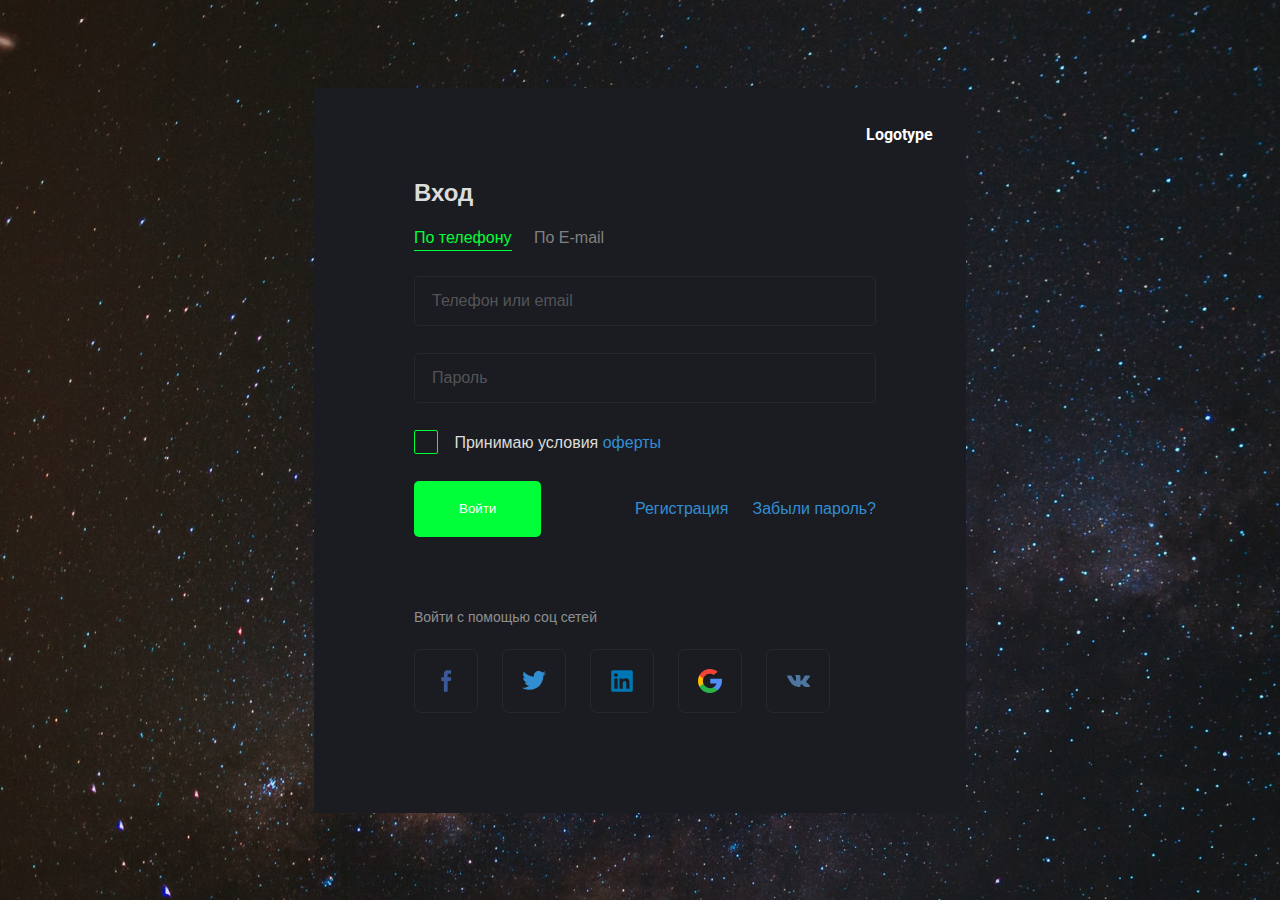
==== index.html @ 4587c924 "laid out and styled the auth page" ====
<!DOCTYPE html>
<html lang="ru">

<head>
    <meta charset="UTF-8">
    <meta http-equiv="X-UA-Compatible" content="IE=edge">
    <meta name="viewport" content="width=device-width, initial-scale=1.0">
    <title>mining</title>
    <link rel="stylesheet" href="./css/fonts.css">
    <link rel="preconnect" href="https://fonts.googleapis.com">
    <link rel="preconnect" href="https://fonts.gstatic.com" crossorigin>
    <link href="https://fonts.googleapis.com/css2?family=Roboto:wght@700&display=swap" rel="stylesheet">
    <link rel="stylesheet" href="./css/reset.css">
    <link rel="stylesheet" href="./css/jquery.formstyler.css">
    <link rel="stylesheet" href="./css/jquery.formstyler.theme.css">
    <link rel="stylesheet" href="./css/style.css">
</head>

<body>
    <main class="main" style="background-image: url(./images/main-bg.jpg);">
        <form class="login-form" action="#">
            <a class="login-form__logo" href="#">Logotype</a>
            <div class="login-form__wrapper">
                <h1 class="login-form__title">Вход</h1>
                <div class="login-form__options">
                    <label for="login-form__checkbox-phone">
                        <input id="login-form__checkbox-phone" type="radio" class="filter-style login-form__option"
                            name="login-form__radio" checked>
                        <span class="login-form__option-text">По телефону</span>
                    </label>
                    <label for="login-form__checkbox-email">
                        <input id="login-form__checkbox-email" type="radio" class="filter-style login-form__option"
                            name="login-form__radio">
                        <span class="login-form__option-text">По E-mail</span>
                    </label>
                </div>
                <input class="login-form__input-text" type="text" placeholder="Телефон или email">
                <input class="login-form__input-password" type="password" placeholder="Пароль">
                <label for="login-form__accept" class="login-form__checkbox">
                    <input class="filter-style login-form__checkbox-input" id="login-form__accept" type="checkbox">
                    <span class="login-form__checkbox-text">Принимаю условия
                        <a href="#" class="login-form__checkbox-link">оферты</a>
                    </span>
                </label>

                <div class="login-form__box">
                    <button class="login-form__submit" type="submit">Войти</button>
                    <a href="#" class="login-form__registration">Регистрация</a>
                    <a href="#" class="login-form__forgot-password">Забыли пароль?</a>
                </div>
                <div class="login-form__social">
                    <div class="login-form__social-text">Войти с помощью соц сетей</div>
                    <ul class="login-form__social-links">
                        <li class="login-form__social-item">
                            <a class="login-form__social-link" href="#">
                                <svg width="11" height="22" viewBox="0 0 11 22" fill="none" xmlns="http://www.w3.org/2000/svg">
                                    <path fill-rule="evenodd" clip-rule="evenodd"
                                        d="M6.67995 7.22019V4.95222C6.67995 4.08822 7.21994 3.87222 7.65194 3.87222H10.136V0.200195H6.67995C2.89995 0.200195 2.89995 3.00821 2.89995 4.73621V7.22019H0.199951V11.0002H2.89995V21.8002H6.67995V11.0002H9.81194L10.2439 7.22019H6.67995Z"
                                        fill="#3B5998" />
                                </svg>

                            </a>
                        </li>
                        <li class="login-form__social-item">
                            <a class="login-form__social-link" href="#">
                                <svg width="24" height="19" viewBox="0 0 24 19" fill="none" xmlns="http://www.w3.org/2000/svg">
                                    <path fill-rule="evenodd" clip-rule="evenodd"
                                        d="M24 2.24633C23.1724 2.60101 22.2266 2.83744 21.1626 2.95567C22.1084 2.36453 22.936 1.4187 23.2906 0.354665C22.3448 0.945798 21.2808 1.30048 20.2168 1.53693C19.3892 0.591119 18.0887 0 16.67 0C13.9507 0 11.8227 2.12808 11.8227 4.72906C11.8227 5.08374 11.8227 5.43845 11.9409 5.79313C7.92118 5.55668 4.37439 3.66504 1.89163 0.827601C1.41872 1.53696 1.18227 2.36455 1.18227 3.19213C1.18227 4.84731 2.00985 6.26598 3.31034 7.21179C2.48276 7.21179 1.7734 6.97534 1.06404 6.62066C1.06404 6.62066 1.06404 6.6207 1.06404 6.73893C1.06404 9.10346 2.71921 10.9951 4.96552 11.468C4.61084 11.5862 4.13793 11.5862 3.66503 11.5862C3.31035 11.5862 3.07389 11.5862 2.71921 11.468C3.31034 13.3596 5.08375 14.7783 7.21182 14.7783C5.55665 16.0788 3.42858 16.7882 1.18227 16.7882C0.82759 16.7882 0.354683 16.7882 3.60799e-06 16.6699C2.12808 18.0886 4.72906 18.7981 7.44827 18.7981C16.3153 18.7981 21.2808 11.468 21.2808 5.202C21.2808 4.96555 21.2808 4.72909 21.2808 4.61087C22.5813 4.01973 23.4089 3.19215 24 2.24633Z"
                                        fill="#328ED3" />
                                </svg>
                            </a>
                        </li>
                        <li class="login-form__social-item">
                            <a class="login-form__social-link" href="#">
                                <svg width="22" height="22" viewBox="0 0 22 22" fill="none" xmlns="http://www.w3.org/2000/svg">
                                    <path
                                        d="M20.1799 0.200222H1.81995C0.955953 0.200222 0.199953 0.851438 0.199953 1.71978V20.2806C0.199953 21.149 0.955953 21.8002 1.81995 21.8002H20.1799C21.0439 21.8002 21.7999 21.149 21.7999 20.2806V1.71978C21.7999 0.959981 21.0439 0.200222 20.1799 0.200222ZM6.57195 18.761H3.33195V8.44944H6.57195V18.761ZM4.95195 6.92982C3.87195 6.92982 3.11595 6.06153 3.11595 5.08464C3.11595 4.10776 3.97995 3.2394 4.95195 3.2394C5.92395 3.2394 6.78795 4.10776 6.78795 5.08464C6.89595 6.17007 6.03195 6.92982 4.95195 6.92982ZM18.5599 18.761H15.3199V13.7681C15.3199 12.5741 15.3199 11.0545 13.6999 11.0545C12.0799 11.0545 11.756 12.357 11.756 13.7681V18.8695H8.51596V8.55796H11.5399V9.96907C11.9719 9.10072 13.0519 8.34092 14.5639 8.34092C17.8039 8.34092 18.452 10.5118 18.452 13.2253V18.761H18.5599Z"
                                        fill="#0077B5" />
                                </svg>
                            </a>
                        </li>
                        <li class="login-form__social-item">
                            <a class="login-form__social-link" href="#">
                                <svg width="24" height="24" viewBox="0 0 24 24" fill="none" xmlns="http://www.w3.org/2000/svg">
                                    <g clip-path="url(#clip0_306_4375)">
                                        <path
                                            d="M5.31891 14.5036L4.4835 17.6223L1.43011 17.6869C0.517594 15.9944 0 14.0579 0 12.0001C0 10.0102 0.483938 8.13374 1.34175 6.48145H1.34241L4.06078 6.97982L5.25159 9.68188C5.00236 10.4085 4.86652 11.1885 4.86652 12.0001C4.86661 12.881 5.02617 13.725 5.31891 14.5036Z"
                                            fill="#FBBB00" />
                                        <path
                                            d="M23.7904 9.75781C23.9282 10.4837 24 11.2334 24 11.9996C24 12.8587 23.9097 13.6967 23.7376 14.5051C23.1535 17.2558 21.6271 19.6578 19.5126 21.3576L19.512 21.3569L16.088 21.1822L15.6034 18.1572C17.0065 17.3343 18.103 16.0466 18.6806 14.5051H12.2639V9.75781H18.7742H23.7904Z"
                                            fill="#518EF8" />
                                        <path
                                            d="M19.5118 21.3577L19.5125 21.3584C17.456 23.0113 14.8437 24.0004 11.9999 24.0004C7.43005 24.0004 3.45688 21.4461 1.43005 17.6872L5.31885 14.5039C6.33224 17.2085 8.94126 19.1338 11.9999 19.1338C13.3146 19.1338 14.5463 18.7784 15.6032 18.158L19.5118 21.3577Z"
                                            fill="#28B446" />
                                        <path
                                            d="M19.6595 2.76262L15.7721 5.94525C14.6782 5.26153 13.3852 4.86656 12 4.86656C8.87206 4.86656 6.21425 6.88017 5.25163 9.68175L1.34239 6.48131H1.34174C3.33889 2.63077 7.36217 0 12 0C14.9116 0 17.5813 1.03716 19.6595 2.76262Z"
                                            fill="#F14336" />
                                    </g>
                                    <defs>
                                        <clipPath id="clip0_306_4375">
                                            <rect width="24" height="24" fill="white" />
                                        </clipPath>
                                    </defs>
                                </svg>
                            </a>
                        </li>
                        <li class="login-form__social-item">
                            <a class="login-form__social-link" href="#">
                                <svg width="23" height="12" viewBox="0 0 23 12" fill="none" xmlns="http://www.w3.org/2000/svg">
                                    <path fill-rule="evenodd" clip-rule="evenodd"
                                        d="M11.253 11.9498H12.6278C12.6278 11.9498 13.0431 11.9081 13.2551 11.699C13.4502 11.5071 13.444 11.1468 13.444 11.1468C13.444 11.1468 13.4171 9.45966 14.2733 9.21123C15.1173 8.9665 16.2011 10.8418 17.3498 11.5628C18.2185 12.1085 18.8785 11.9889 18.8785 11.9889L21.9501 11.9498C21.9501 11.9498 23.5568 11.8592 22.795 10.7039C22.7325 10.6093 22.3513 9.84917 20.5113 8.28715C18.5853 6.65231 18.8433 6.91674 21.1632 4.08883C22.5761 2.3666 23.1409 1.31517 22.9645 0.864837C22.7962 0.435923 21.7571 0.549291 21.7571 0.549291L18.2987 0.568995C18.2987 0.568995 18.0424 0.537012 17.8522 0.640956C17.6664 0.742902 17.5468 0.98049 17.5468 0.98049C17.5468 0.98049 16.9995 2.3132 16.2695 3.4466C14.7295 5.83817 14.1137 5.96439 13.8621 5.8159C13.2766 5.4698 13.4228 4.4255 13.4228 3.68361C13.4228 1.366 13.8071 0.399658 12.6743 0.149506C12.2984 0.0664077 12.0217 0.0115799 11.0603 0.00272747C9.82637 -0.00898055 8.78192 0.00615383 8.19054 0.271155C7.79711 0.447346 7.49361 0.839993 7.67846 0.862552C7.90702 0.890537 8.42472 0.990198 8.69918 1.33202C9.05357 1.77292 9.04108 2.76325 9.04108 2.76325C9.04108 2.76325 9.24466 5.4915 8.56554 5.83046C8.09936 6.06291 7.45989 5.58831 6.08697 3.41861C5.38349 2.30721 4.85237 1.07872 4.85237 1.07872C4.85237 1.07872 4.74996 0.849131 4.56729 0.726339C4.3456 0.577562 4.03586 0.530159 4.03586 0.530159L0.749524 0.549862C0.749524 0.549862 0.256184 0.562428 0.0750839 0.758608C-0.0860324 0.933086 0.0622819 1.29404 0.0622819 1.29404C0.0622819 1.29404 2.63515 6.79909 5.54835 9.57332C8.21957 12.1168 11.253 11.9498 11.253 11.9498Z"
                                        fill="#4D76A1" />
                                </svg>
                            </a>
                        </li>
                    </ul>
                </div>
            </div>
        </form>
    </main>






    <script src="https://ajax.googleapis.com/ajax/libs/jquery/3.4.1/jquery.min.js"></script>
    <script src="./js/jquery.formstyler.min.js"></script>
    <script src="./js/main.js"></script>
</body>

</html>
---- css/fonts.css ----
@font-face {
  font-family: "MontserratMedium", sans-serif;
  src: url("../fonts/MontserratMedium.woff2") format("woff2"),
    url("../fonts/MontserratMedium.woff") format("woff");
  font-weight: 500;
  font-style: normal;
  font-display: swap;
}
@font-face {
  font-family: "Oxanium-Regular", sans-serif;
  src: url("../fonts/Oxanium-Regular.woff2") format("woff2"),
    url("../fonts/Oxanium-Regular.woff") format("woff");
  font-weight: 400;
  font-style: normal;
  font-display: swap;
}
@font-face {
  font-family: "Oxanium-Medium", sans-serif;
  src: url("../fonts/Oxanium-Medium.woff2") format("woff2"),
    url("../fonts/Oxanium-Medium.woff") format("woff");
  font-weight: 500;
  font-style: normal;
  font-display: swap;
}
@font-face {
  font-family: "Oxanium-Bold", sans-serif;
  src: url("../fonts/Oxanium-Bold.woff2") format("woff2"),
    url("../fonts/Oxanium-Bold.woff") format("woff");
  font-weight: 700;
  font-style: normal;
  font-display: swap;
}
@font-face {
  font-family: "Rubik-Regular", sans-serif;
  src: url("../fonts/Rubik-Regular.woff2") format("woff2"),
    url("../fonts/Rubik-Regular.woff") format("woff");
  font-weight: 400;
  font-style: normal;
  font-display: swap;
}
---- css/style.css ----
html {
  box-sizing: border-box;
}
*,
*::after,
*::before {
  box-sizing: inherit;
}
a {
  text-decoration: none;
  color: inherit;
  display: inline-block;
}
ul,
li {
  margin: 0;
  padding: 0;
  list-style: none;
}
h1,
h2,
h3,
h4,
h5,
h6 {
  margin: 0;
}
p {
  margin: 0;
}
body {
  font-family: "Oxanium-Regular", sans-serif;
  color: #2f3035;
  font-size: 16px;
  line-height: 22px;
  font-weight: 400;
}
.container {
}

:root {
  --prime-color: #dcdcdc;
  --prime-color-opacity: rgba(220, 220, 220, 0.3);
  --background-color: #1b1c21;
  --accent-color: #00ff38;
  --second-accent-color: #328ed3;
}

.main {
  height: 100vh;
  display: grid;
  place-items: center;
}

.login-form {
  max-width: 652px;
  background-color: var(--background-color);
  display: flex;
  flex-direction: column;
}
.login-form__logo {
  font-family: "Roboto", sans-serif;
  font-weight: 700;
  font-size: 16px;
  line-height: 19px;
  color: #fff;
  margin: 0 33px 37px auto;
  padding-top: 37px;
}
.login-form__wrapper {
  padding: 0 90px 100px 100px;
}
.login-form__title {
  font-family: "Oxanium-Bold", sans-serif;
  font-weight: 700;
  font-size: 24px;
  line-height: 24px;
  margin-bottom: 23px;
  color: var(--prime-color);
}
.login-form__options {
  color: #808080;
  line-height: 20px;
  margin-bottom: 28px;
}
.login-form__option {
  display: none;
}
.login-form__option.checked + .login-form__option-text {
  color: var(--accent-color);
  border-bottom: 1px solid var(--accent-color);
}
.login-form__option-text {
  padding-bottom: 4px;
  margin-right: 18px;
  cursor: pointer;
}
.login-form__input-text,
.login-form__input-password {
  font-family: "Oxanium-Regular", sans-serif;
  font-weight: 400;
  font-size: 16px;
  line-height: 20px;
  width: 100%;
  padding: 14px 17px;
  color: #fff;
  background-color: transparent;
  border: 1px solid #27282e;
  border-radius: 5px;
  margin-bottom: 27px;
}
.login-form__input-text::placeholder,
.login-form__input-password::placeholder {
  font-family: "Oxanium-Regular", sans-serif;
  font-weight: 400;
  font-size: 16px;
  line-height: 20px;
  color: var(--prime-color-opacity);
}
.jq-checkbox.login-form__checkbox-input {
  width: 24px;
  height: 24px;
  background: transparent;
  box-shadow: none;
  border-color: var(--accent-color);
  border-radius: 2px;
  margin-right: 0;
  vertical-align: 0%;
  vertical-align: -6px;
}
.login-form .jq-checkbox.checked .jq-checkbox__div {
  margin: 5px 0 0 4px;
  border: none;
  background-image: url(../images/checked-icon.svg);
  background-repeat: no-repeat;
  background-size: cover;
  background-position: center;
  width: 14px;
  height: 10px;
  transform: rotate(0);
}

.login-form__checkbox {
}
.login-form__checkbox-input {
}
.login-form__checkbox-text {
  line-height: 20px;
  color: var(--prime-color);
  margin-left: 12px;
}
.login-form__checkbox-link {
  color: var(--second-accent-color);
}
.login-form__box {
  margin-top: 27px;
  display: flex;
  align-items: center;
  margin-bottom: 73px;
}
.login-form__submit {
  font-family: "Oxanium-Regular", sans-serif;
  font-weight: 400;
  padding: 18px 45px;
  line-height: 20px;
  color: #fff;
  background-color: var(--accent-color);
  border-radius: 5px;
  border: none;
  cursor: pointer;
}
.login-form__registration {
  margin-left: auto;
  margin-right: 24px;
}
.login-form__registration,
.login-form__forgot-password {
  line-height: 20px;
  color: var(--second-accent-color);
}
.login-form__social {
}
.login-form__social-text {
  color: #8f8f8f;
  font-family: "MontserratMedium", sans-serif;
  font-weight: 500;
  font-size: 14px;
  line-height: 14px;
  margin-bottom: 25px;
}
.login-form__social-item {
  width: 64px;
  height: 64px;
  border: 1px solid #27282e;
  border-radius: 7px;
}
.login-form__social-item + .login-form__social-item {
  margin-left: 24px;
}
.login-form__social-links {
  display: flex;
  align-items: center;
}
.login-form__social-link {
  display: grid;
  place-items: center;
  height: 100%;
  transition: all 0.2s ease-in-out;
}
.login-form__social-link img {
  place-items: center;
}
.login-form__social-item svg {
  transition: all 0.2s ease-in-out;
}
.login-form__social-item:hover .login-form__social-link {
  background-color: var(--second-accent-color);
}
.login-form__social-item:hover .login-form__social-link path {
  fill: #fff;
}
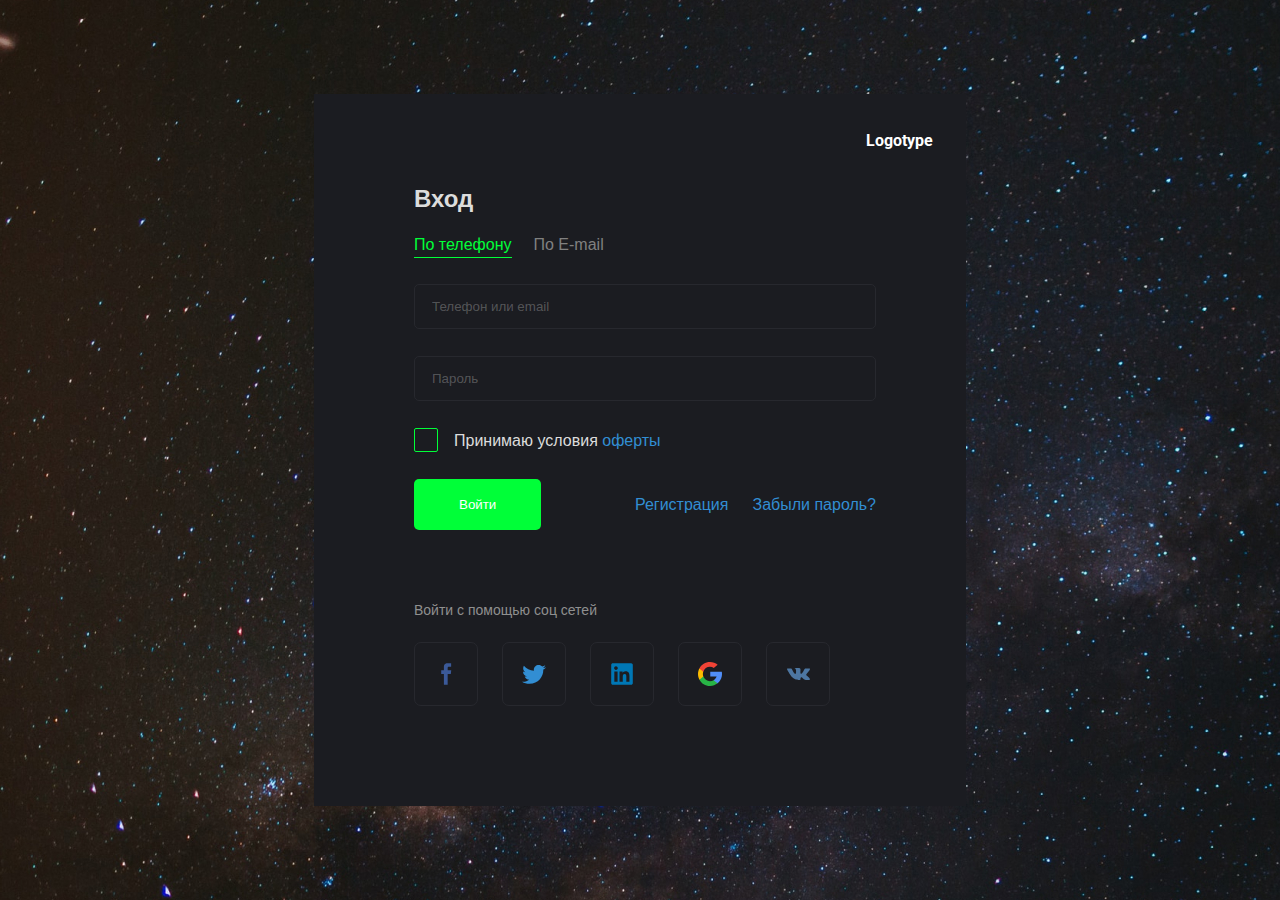
==== commit 3d433bc5: "the site finished" ====
--- a/index.html
+++ b/index.html
@@ -14,12 +14,14 @@
     <link rel="stylesheet" href="./css/jquery.formstyler.css">
     <link rel="stylesheet" href="./css/jquery.formstyler.theme.css">
     <link rel="stylesheet" href="./css/style.css">
+    <link rel="stylesheet" href="./css/media.css">
 </head>
 
 <body>
     <main class="main" style="background-image: url(./images/main-bg.jpg);">
+        <div class="container">
         <form class="login-form" action="#">
-            <a class="login-form__logo" href="#">Logotype</a>
+            <a class="login-form__logo" href="main.html">Logotype</a>
             <div class="login-form__wrapper">
                 <h1 class="login-form__title">Вход</h1>
                 <div class="login-form__options">
@@ -45,8 +47,8 @@
 
                 <div class="login-form__box">
                     <button class="login-form__submit" type="submit">Войти</button>
-                    <a href="#" class="login-form__registration">Регистрация</a>
-                    <a href="#" class="login-form__forgot-password">Забыли пароль?</a>
+                    <a href="registration.html" class="login-form__registration">Регистрация</a>
+                    <a href="password.html" class="login-form__forgot-password">Забыли пароль?</a>
                 </div>
                 <div class="login-form__social">
                     <div class="login-form__social-text">Войти с помощью соц сетей</div>
@@ -117,6 +119,7 @@
                 </div>
             </div>
         </form>
+        </div>
     </main>
 
 
--- a/css/fonts.css
+++ b/css/fonts.css
@@ -7,7 +7,7 @@
   font-display: swap;
 }
 @font-face {
-  font-family: "Oxanium-Regular", sans-serif;
+  font-family: 'Oxanium-Regular', sans-serif;
   src: url("../fonts/Oxanium-Regular.woff2") format("woff2"),
     url("../fonts/Oxanium-Regular.woff") format("woff");
   font-weight: 400;
@@ -37,4 +37,12 @@
   font-weight: 400;
   font-style: normal;
   font-display: swap;
+}
+@font-face {
+  font-family: "Rubik-Medium", sans-serif;
+  src: url("../fonts/Rubik-Medium.woff2") format("woff2"),
+    url("../fonts/Rubik-Medium.woff") format("woff");
+  font-weight: 500;
+  font-style: normal;
+  font-display: swap;
 }--- a/css/style.css
+++ b/css/style.css
@@ -29,13 +29,20 @@
   margin: 0;
 }
 body {
-  font-family: "Oxanium-Regular", sans-serif;
+  font-family: "Oxanium", cursive;
+  /* font-family: 'Roboto', sans-serif; */
+  /* font-family: "Oxanium-Regular", sans-serif; */
   color: #2f3035;
   font-size: 16px;
   line-height: 22px;
   font-weight: 400;
+  background-color: #141519;
+  counter-reset: section;
 }
 .container {
+  max-width: 1190px;
+  margin: 0 auto;
+  padding: 0 10px;
 }
 
 :root {
@@ -61,7 +68,7 @@
 .login-form__logo {
   font-family: "Roboto", sans-serif;
   font-weight: 700;
-  font-size: 16px;
+
   line-height: 19px;
   color: #fff;
   margin: 0 33px 37px auto;
@@ -80,7 +87,6 @@
 }
 .login-form__options {
   color: #808080;
-  line-height: 20px;
   margin-bottom: 28px;
 }
 .login-form__option {
@@ -94,13 +100,13 @@
   padding-bottom: 4px;
   margin-right: 18px;
   cursor: pointer;
+  font-family: "Oxanium-Regular", sans-serif;
 }
 .login-form__input-text,
 .login-form__input-password {
   font-family: "Oxanium-Regular", sans-serif;
   font-weight: 400;
-  font-size: 16px;
-  line-height: 20px;
+
   width: 100%;
   padding: 14px 17px;
   color: #fff;
@@ -113,8 +119,7 @@
 .login-form__input-password::placeholder {
   font-family: "Oxanium-Regular", sans-serif;
   font-weight: 400;
-  font-size: 16px;
-  line-height: 20px;
+
   color: var(--prime-color-opacity);
 }
 .jq-checkbox.login-form__checkbox-input {
@@ -139,20 +144,20 @@
   height: 10px;
   transform: rotate(0);
 }
-
-.login-form__checkbox {
-}
-.login-form__checkbox-input {
-}
 .login-form__checkbox-text {
-  line-height: 20px;
+  font-family: "Oxanium-Regular", sans-serif;
   color: var(--prime-color);
   margin-left: 12px;
 }
+.password-form .login-form__checkbox-text,
+.registration-form .registration-form__capcha-label .login-form__checkbox-text {
+  font-family: "Oxanium", cursive;
+}
 .login-form__checkbox-link {
   color: var(--second-accent-color);
 }
 .login-form__box {
+  font-family: "Oxanium-Regular", sans-serif;
   margin-top: 27px;
   display: flex;
   align-items: center;
@@ -162,7 +167,6 @@
   font-family: "Oxanium-Regular", sans-serif;
   font-weight: 400;
   padding: 18px 45px;
-  line-height: 20px;
   color: #fff;
   background-color: var(--accent-color);
   border-radius: 5px;
@@ -175,10 +179,7 @@
 }
 .login-form__registration,
 .login-form__forgot-password {
-  line-height: 20px;
   color: var(--second-accent-color);
-}
-.login-form__social {
 }
 .login-form__social-text {
   color: #8f8f8f;
@@ -219,3 +220,1388 @@
 .login-form__social-item:hover .login-form__social-link path {
   fill: #fff;
 }
+
+/* ============ header ================ */
+
+.header {
+  border-bottom: 1px solid #494646;
+}
+
+.header__inner {
+  height: 57px;
+  display: flex;
+  justify-content: space-between;
+  align-items: center;
+  position: relative;
+}
+.header__logo {
+  margin-left: 0;
+}
+.header .select-box {
+  position: absolute;
+  right: 0;
+}
+.header .select-box__lang {
+  right: 120px;
+}
+.header .select-box__user .jq-selectbox__select-text {
+  color: #fff;
+  max-width: 80px;
+  font-weight: 500;
+  font-family: "Rubik-Medium", sans-serif;
+}
+.menu {
+  margin-right: auto;
+}
+.menu__list {
+  display: flex;
+  /* font-family: "Oxanium-Medium", sans-serif; */
+  font-weight: 500;
+}
+.menu__list-link {
+  font-family: "Oxanium-Medium", sans-serif;
+  font-weight: 500;
+  margin-left: 6px;
+  position: relative;
+  transition: all 0.2s ease-in-out;
+}
+.menu__list-item {
+  display: flex;
+  align-items: center;
+  position: relative;
+}
+.menu__list-item svg path {
+  transition: all 0.2s ease-in-out;
+}
+.menu__list-item--finance {
+  transition: all 0.2s ease-in-out;
+}
+.menu__list-item + .menu__list-item {
+  margin-left: 40px;
+}
+.menu__list-item:hover .menu__list-link,
+.menu__list-item--current .menu__list-link {
+  color: var(--accent-color);
+}
+.menu__list-item:hover svg path,
+.menu__list-item--current svg path {
+  stroke: var(--accent-color);
+}
+.menu__list-item--finance:hover svg path,
+.menu__list-item--packets:hover svg path,
+.menu__list-item--current svg path {
+  fill: var(--accent-color);
+}
+.menu__list-item--marketing.menu__list-item--current svg path,
+.menu__list-item--team.menu__list-item--current svg path {
+  fill: none;
+}
+.menu__list-link {
+  color: #b4b4b4;
+}
+.language-btn {
+  color: #626265;
+}
+.user-btn {
+  color: #fff;
+}
+.jq-selectbox__select {
+  font: 16px/32px "Rubik-Medium", sans-serif;
+}
+.header .jq-selectbox__select {
+  border: none;
+  background: none;
+  box-shadow: none;
+  text-shadow: none;
+  padding: 0 30px 0 10px;
+}
+.header .jq-selectbox.focused .jq-selectbox__select {
+  border: none;
+}
+.header .jq-selectbox__trigger {
+  background-image: url(../images/arrow-down.svg);
+  background-repeat: no-repeat;
+  background-position: center;
+  border: none;
+}
+.header .jq-selectbox__trigger-arrow {
+  display: none;
+}
+.header .jq-selectbox__dropdown {
+  width: 120px;
+  background-color: #1b1c21;
+  color: #fff;
+  border: none;
+  padding: 10px 0;
+  z-index: 100;
+}
+.header .jq-selectbox__dropdown li {
+  color: #fff;
+  padding: 4px 20px;
+  margin-bottom: 10px;
+}
+.header .jq-selectbox__dropdown li:hover {
+  color: var(--accent-color);
+  background-color: #181818;
+}
+.header .jq-selectbox li.selected {
+  background-color: transparent;
+}
+
+.header .language-btn.opened + .select-box__user-icon path {
+  stroke: var(--accent-color);
+}
+.header .language-btn.opened .jq-selectbox__select-text {
+  color: var(--accent-color);
+}
+.header .language-btn.opened .jq-selectbox__trigger {
+  background-image: url(../images/arrow-up--green.svg);
+}
+
+/* ============ main ================ */
+
+.slider {
+  padding: 24px 0;
+}
+.slider {
+  background-color: #1d1f25;
+}
+.slider-box {
+}
+.slider-box__item-wrapper {
+  text-align: center;
+}
+.slider-box__item {
+  padding: 7px 11px 12px;
+  width: 116px;
+  border-radius: 7px;
+  border: 1px solid #404040;
+}
+.slider-box__item-num {
+  /* font-family: "Oxanium-Medium", sans-serif; */
+  font-weight: 500;
+  font-size: 21px;
+  line-height: 26px;
+  margin-bottom: 2px;
+}
+.slider-box__item-text {
+  font-family: "Rubik-Regular", sans-serif;
+  font-size: 14px;
+  line-height: 17px;
+  font-weight: 400;
+}
+.slider-box__item--demo {
+  background-color: #e5e5e5;
+  transition: all 0.2s ease-in-out;
+}
+.slider-box__item--demo .slider-box__item-num {
+  color: #fff;
+  transition: all 0.2s ease-in-out;
+}
+.slider-box__item--demo .slider-box__item-text {
+  color: #00ff38;
+  transition: all 0.2s ease-in-out;
+}
+.slider-box__item--demo:hover {
+  background-color: #1d1f25;
+}
+.slider-box__item--demo:hover .slider-box__item-num {
+  color: #818181;
+}
+.slider-box__item--demo:hover .slider-box__item-text {
+  color: #818181;
+}
+.slider-box__item--silver {
+  transition: all 0.2s ease-in-out;
+  background: linear-gradient(
+    238.54deg,
+    #a8a8a8 -18.53%,
+    #dcdcdc 40.08%,
+    #dcdcdc 94%
+  );
+}
+.slider-box__item--silver .slider-box__item-num {
+  transition: all 0.2s ease-in-out;
+  color: #000;
+}
+.slider-box__item--silver .slider-box__item-text {
+  transition: all 0.2s ease-in-out;
+  color: #505050;
+}
+.slider-box__item--silver:hover {
+  background: #141519;
+}
+.slider-box__item--silver:hover .slider-box__item-num {
+  color: #c8c8c8;
+}
+.slider-box__item--silver:hover .slider-box__item-text {
+  color: #c8c8c8;
+}
+
+.slider-box__item--gold {
+  transition: all 0.2s ease-in-out;
+  background: linear-gradient(
+    66.18deg,
+    #e1bf99 6.62%,
+    #b78955 90.45%,
+    #e1bf99 137.48%
+  );
+}
+.slider-box__item--gold .slider-box__item-num {
+  transition: all 0.2s ease-in-out;
+  color: rgba(0, 0, 0, 0.75);
+}
+.slider-box__item--gold .slider-box__item-text {
+  transition: all 0.2s ease-in-out;
+  color: rgba(0, 0, 0, 0.75);
+}
+.slider-box__item--gold:hover {
+  background: #141519;
+}
+.slider-box__item--gold:hover .slider-box__item-num {
+  color: #ba8c5a;
+}
+.slider-box__item--gold:hover .slider-box__item-text {
+  color: #ba8c5a;
+}
+.slider-box__item--platinum {
+  transition: all 0.2s ease-in-out;
+  background: linear-gradient(
+    238.72deg,
+    #d7deee -33.63%,
+    #b3b8c4 -0.3%,
+    #d7deee 101.91%
+  );
+}
+.slider-box__item--platinum .slider-box__item-num {
+  transition: all 0.2s ease-in-out;
+  color: rgba(0, 0, 0, 0.75);
+}
+.slider-box__item--platinum .slider-box__item-text {
+  transition: all 0.2s ease-in-out;
+  color: rgba(0, 0, 0, 0.75);
+}
+.slider-box__item--platinum:hover {
+  background: #141519;
+}
+.slider-box__item--platinum:hover .slider-box__item-num {
+  color: #b7bcc8;
+}
+.slider-box__item--platinum:hover .slider-box__item-text {
+  color: #b7bcc8;
+}
+.slider__btn {
+  border: none;
+  background: transparent;
+  position: absolute;
+  z-index: 5;
+  top: 50%;
+  transform: translateY(-50%);
+  transition: all 0.3s ease-in-out;
+}
+.slider__container {
+  max-width: 1170px;
+  padding: 0 40px;
+}
+.slider__btn-prev {
+  left: -32px;
+}
+.slider__btn-next {
+  right: -28px;
+}
+.slider__btn:hover path {
+  stroke: var(--accent-color);
+  opacity: 1;
+}
+.sun-box__inner {
+  display: grid;
+  place-items: center;
+  position: relative;
+}
+.sun-box__container {
+  margin-top: 22px;
+  display: grid;
+  place-items: center;
+}
+.sun-box__img {
+  max-width: 100%;
+}
+.sun-box__text {
+  position: absolute;
+  top: 50%;
+  left: 50%;
+  transform: translate(-50%, -50%);
+  text-align: center;
+}
+.sun-box__text-name {
+  font-family: "Rubik-Regular", sans-serif;
+  font-weight: 500;
+  font-size: 24px;
+  line-height: 29px;
+  color: #fff;
+}
+.sun-box__text-num {
+  /* font-family: "Oxanium-Bold", sans-serif; */
+  font-weight: 700;
+  font-size: 80px;
+  line-height: 101px;
+  color: #fff;
+}
+.sun-box__text-info {
+  line-height: 19px;
+  color: rgba(255, 255, 255, 0.7);
+}
+.menu-burger {
+  margin-top: -1px;
+  width: 27px;
+  height: 20px;
+  background-color: transparent;
+  padding: 0 3px;
+  display: flex;
+  flex-direction: column;
+  justify-content: space-around;
+  display: none;
+  cursor: pointer;
+}
+.menu-burger span {
+  display: block;
+  height: 2px;
+  width: 100%;
+  background-color: #fff;
+  border-radius: 7px;
+  transition: all 0.2s ease-in-out;
+}
+.select-box__user-icon {
+  display: none;
+}
+
+/* ============ packets ================ */
+.packets {
+  padding-bottom: 50px;
+}
+.packets__title {
+  font-size: 36px;
+  line-height: 45px;
+  margin-top: 22px;
+  margin-bottom: 12px;
+  color: #f5f5f5;
+  font-family: "Oxanium-Regular", sans-serif;
+}
+.packets__inner {
+  display: grid;
+  grid-template-columns: repeat(4, 1fr);
+  grid-gap: 25px;
+}
+.packets__item {
+  background-color: #1d1f25;
+}
+
+.packets__item-top {
+  padding: 26px 24px 30px;
+}
+.packets__item-name {
+  font-size: 24px;
+  line-height: 30px;
+  font-weight: 500;
+  margin-bottom: 9px;
+  color: #000;
+}
+.packets__item-price {
+  font-size: 36px;
+  line-height: 45px;
+  color: #000;
+  margin-bottom: 16px;
+}
+.packets__item-days {
+  color: rgba(0, 0, 0, 0.66);
+}
+.packets__item-bottom {
+  padding: 30px 24px 35px;
+  text-align: center;
+  font-family: "Oxanium-Regular", sans-serif;
+}
+.packets__item-info {
+  color: #5f6377;
+  margin-bottom: 8px;
+}
+.packets__item-percent {
+  color: #f5f5f5;
+  margin-bottom: 45px;
+}
+.packets__item-programm {
+  color: rgba(255, 255, 255, 0.33);
+  margin-bottom: 30px;
+}
+.packets__item-btn {
+  background: #24262c;
+  border-radius: 5px;
+  border: none;
+  width: 180px;
+  color: rgba(0, 0, 0, 0.95);
+  padding: 15px 37px;
+  cursor: pointer;
+}
+.packets__item--demo .packets__item-name {
+  color: var(--accent-color);
+}
+.packets__item--demo .packets__item-price {
+  color: #f5f5f5;
+}
+.packets__item--demo .packets__item-top {
+  border-bottom: 1px solid rgba(255, 255, 255, 0.1);
+}
+.packets__item--demo .packets__item-days {
+  color: #f5f5f5;
+}
+.packets__item--demo .packets__item-btn {
+  color: #dcdcdc;
+}
+.packets__item--silver .packets__item-top {
+  background: linear-gradient(
+    238.54deg,
+    #a8a8a8 -18.53%,
+    #dcdcdc 40.08%,
+    #dcdcdc 94%
+  );
+}
+.packets__item--silver .packets__item-btn {
+  background: linear-gradient(
+    238.54deg,
+    #a8a8a8 -18.53%,
+    #dcdcdc 40.08%,
+    #dcdcdc 94%
+  );
+}
+.packets__item--gold .packets__item-top {
+  background: linear-gradient(
+    66.18deg,
+    #e1bf99 6.62%,
+    #b78955 90.45%,
+    #e1bf99 137.48%
+  );
+}
+.packets__item--gold .packets__item-btn {
+  background: linear-gradient(
+    66.18deg,
+    #e1bf99 6.62%,
+    #b78955 90.45%,
+    #e1bf99 137.48%
+  );
+}
+.packets__item--platinum .packets__item-top {
+  background: linear-gradient(
+    238.72deg,
+    #d7deee -33.63%,
+    #b3b8c4 -0.3%,
+    #d7deee 101.91%
+  );
+}
+.packets__item--platinum .packets__item-btn {
+  background: linear-gradient(
+    238.72deg,
+    #d7deee -33.63%,
+    #b3b8c4 -0.3%,
+    #d7deee 101.91%
+  );
+}
+.packets__modal {
+  position: fixed;
+  top: 0;
+  left: 0;
+  right: 0;
+  bottom: 0;
+  display: grid;
+  place-items: center;
+  background: rgba(0, 0, 0, 0.5);
+  transform: scale(0);
+  transition: all 0.4s ease-in-out;
+  z-index: 400;
+  min-height: 100vh;
+}
+.packets__modal.active {
+  transform: scale(1);
+}
+.packets__modal-box {
+  display: flex;
+  flex-direction: column;
+  justify-content: center;
+  align-items: center;
+  background-color: #1b1c21;
+  width: 586px;
+  min-height: 428px;
+}
+.packets__modal-title {
+  font-size: 24px;
+  line-height: 30px;
+  color: #f5f5f5;
+  margin-bottom: 65px;
+}
+.packets__modal-text {
+  text-align: center;
+
+  color: #5f6377;
+  max-width: 306px;
+  margin-bottom: 65px;
+}
+.packets__modal-btn {
+  padding: 15px 50px;
+  color: #dcdcdc;
+  background-color: #24262c;
+  align-self: center;
+  border: none;
+  transition: all 0.2s ease-in-out;
+  cursor: pointer;
+}
+.packets__modal-btn:hover {
+  box-shadow: 0 0 10px rgba(0, 0, 0, 0.5);
+}
+.packets__item-btn:hover {
+  box-shadow: 0 0 10px rgba(0, 0, 0, 0.5);
+  opacity: 0.8;
+}
+.main-packets {
+  min-height: calc(100vh - 58px);
+  display: flex;
+  flex-direction: column;
+}
+.footer {
+  margin-top: auto;
+  margin-bottom: 50px;
+  text-align: center;
+}
+
+/* ============ documents ================ */
+
+.documents {
+}
+.documents__title {
+  margin-top: 22px;
+  margin-bottom: 12px;
+  font-size: 36px;
+  line-height: 45px;
+  color: #f5f5f5;
+}
+.documents__inner {
+  display: grid;
+  grid-template-columns: repeat(4, 1fr);
+  grid-gap: 25px;
+  margin-bottom: 50px;
+}
+.documents__item {
+  background-color: #1d1f25;
+  min-height: 390px;
+  font-family: "Oxanium-Regular", sans-serif;
+}
+.documents__item-img {
+  max-height: 275px;
+  object-fit: cover;
+  width: 100%;
+}
+.documents__item-desc {
+  text-align: center;
+  padding: 36px 20px 24px;
+}
+.documents__item-name {
+  color: #fff;
+  margin-bottom: 12px;
+}
+.documents__item-link {
+  color: #328ed3;
+}
+.documents__item.documents__item--color-link .documents__item-link {
+  color: var(--accent-color);
+}
+.documents__item.documents__item--download-all .documents__item-img {
+  width: auto;
+  max-width: 104px;
+}
+.documents__item.documents__item--download-all {
+  display: flex;
+  flex-direction: column;
+  align-items: center;
+  justify-content: center;
+}
+
+.documents__item-wrapper {
+  display: flex;
+}
+.documents__container {
+  padding: 24px;
+}
+
+/* ============== finance ============== */
+
+.finance {
+  margin-bottom: 100px;
+}
+.finance__title {
+  font-family: "Oxanium-Regular", sans-serif;
+  font-size: 36px;
+  line-height: 45px;
+  margin-top: 22px;
+  margin-bottom: 12px;
+  color: #ffffff;
+}
+.finance__grid {
+  display: grid;
+  grid-template-columns: repeat(4, 1fr);
+  grid-gap: 24px;
+}
+.finance__grid-item {
+  background-color: #1d1f25;
+  padding: 27px 24px 30px;
+}
+.finance__grid-num {
+  font-size: 36px;
+  line-height: 45px;
+  color: #ffffff;
+  margin-bottom: 8px;
+}
+.finance__grid-desc {
+  font-family: "Oxanium-Regular", sans-serif;
+  color: rgba(255, 255, 255, 0.66);
+}
+.finance__grid-item--btn {
+}
+.finance__grid-btn {
+  border: none;
+  color: #fff;
+  background-color: var(--accent-color);
+  font-family: "Oxanium-Regular", sans-serif;
+  margin-top: 30px;
+  padding: 13px 78px 15px;
+  border-radius: 4px;
+  width: 100%;
+}
+.finance__grid-item--url {
+  max-height: 135px;
+  padding: 18px 30px 30px 17px;
+  grid-column: 3 span;
+}
+.finance__grid-text {
+  font-family: "Oxanium-Regular", sans-serif;
+  color: #ffffff;
+  margin-bottom: 19px;
+}
+.finance__grid-box {
+  position: relative;
+}
+.finance__grid-input {
+  font-size: 16px;
+  line-height: 20px;
+  width: 100%;
+  padding: 14px 120px 14px 17px;
+  background-color: #1b1c21;
+  color: #fff;
+  border-radius: 5px;
+  border: 1px solid #27282e;
+}
+.finance__grid-input::placeholder {
+  font-size: 16px;
+  line-height: 20px;
+  color: #dcdcdc;
+}
+.finance__grid-copy {
+  position: absolute;
+  right: 15px;
+  top: 13px;
+  padding-left: 30px;
+  cursor: pointer;
+}
+.finance__grid-copy span {
+  font-family: "Oxanium-Regular", sans-serif;
+}
+.finance__grid-copy::after {
+  content: "";
+  position: absolute;
+  left: 0;
+  top: 50%;
+  transform: translateY(-50%);
+  background-image: url(../images/copy.svg);
+  background-repeat: no-repeat;
+  background-position: center;
+  width: 24px;
+  height: 24px;
+}
+.copy-finish {
+  position: absolute;
+  top: 56px;
+  right: 0;
+  padding: 10px;
+  color: var(--prime-color);
+  background-color: #1b1c21;
+  opacity: 0;
+  visibility: hidden;
+  transition: all 0.4s ease-in-out;
+}
+.copy-finish.active {
+  opacity: 1;
+  visibility: visible;
+}
+.finance__history {
+  margin-top: 40px;
+}
+.finance__history-title {
+  font-family: "Oxanium-Regular", sans-serif;
+  font-size: 24px;
+  line-height: 30px;
+  color: #ffffff;
+  margin-bottom: 20px;
+}
+
+.finance__inner {
+  color: #dcdcdc;
+}
+.finance__inner p + p {
+  /* padding-left: 15px; */
+}
+.finance__item,
+.finance__item-header {
+  border: 2px solid transparent;
+  width: 100%;
+  background-color: #1b1c21;
+  padding: 14px 17px;
+  margin-bottom: 7px;
+  border-radius: 5px;
+  display: flex;
+  cursor: pointer;
+  transition: all 0.3s ease-in-out;
+}
+.finance__item:not(:first-child):hover {
+  box-shadow: 0 0 5px rgba(255, 255, 255, 0.3);
+}
+.finance__item-header {
+  color: rgba(220, 220, 220, 0.66);
+}
+.finance__item-header .finance__item-sum,
+.finance__item-header .finance__item-date {
+  font-family: "Oxanium-Regular", sans-serif;
+}
+.finance__item-date {
+  min-width: 90px;
+  margin-right: 10px;
+}
+
+.finance__item-category {
+  min-width: 200px;
+  max-width: 200px;
+  margin-right: 15px;
+  font-family: "Oxanium-Regular", sans-serif;
+}
+.finance__item-operation {
+  max-width: 600px;
+  text-align: left;
+  font-family: "Oxanium-Regular", sans-serif;
+}
+.finance__item-sum {
+  justify-self: flex-end;
+  flex-shrink: 0;
+  margin-left: auto;
+}
+
+.finance__table-cell:nth-child(2),
+.finance__table-cell:nth-child(3) {
+  font-family: "Oxanium-Regular", sans-serif;
+}
+
+/* ============= question =============== */
+
+.question {
+}
+
+.question__title {
+  font-size: 36px;
+  line-height: 45px;
+  color: #ffffff;
+  font-family: "Oxanium-Regular", sans-serif;
+  margin: 22px 0 13px;
+}
+.question__list {
+}
+.question__list-item {
+  background-color: #1b1c21;
+  padding: 18px 20px;
+  margin-bottom: 10px;
+  border-radius: 5px;
+  border: 1px solid #27282e;
+}
+.question__list-item:hover {
+  box-shadow: 0 0 5px rgba(255, 255, 255, 0.3);
+}
+.question__list-title {
+  padding-left: 33px;
+  color: #dcdcdc;
+  font-family: "Oxanium-Regular", sans-serif;
+  position: relative;
+}
+.question__list-title:before {
+  content: "";
+  position: absolute;
+  width: 10px;
+  height: 14px;
+  left: 0;
+  top: 50%;
+  transform: translateY(-50%);
+  background-image: url(../images/arrow-right-question.svg);
+  background-repeat: no-repeat;
+  background-position: center;
+  transition: all 0.2 ease-in-out;
+}
+.question__list-title.active:before {
+  background-image: url(../images/arrow-down-question.svg);
+}
+.question__list-drop {
+  padding-top: 20px;
+  font-size: 16px;
+  line-height: 22px;
+  color: rgba(255, 255, 255, 0.66);
+  display: none;
+  font-family: "Oxanium-Regular", sans-serif;
+}
+
+/* =========== privasy ============= */
+
+.privasy__title {
+  font-size: 36px;
+  line-height: 45px;
+  color: #ffffff;
+  font-family: "Oxanium-Regular", sans-serif;
+  margin-top: 22px;
+  margin-bottom: 20px;
+}
+.privasy__text {
+  font-size: 16px;
+  line-height: 22px;
+  color: rgba(255, 255, 255, 0.66);
+  font-family: "Oxanium-Regular", sans-serif;
+}
+
+/* =========== error ============= */
+
+.error {
+  min-height: 100vh;
+  background-repeat: no-repeat;
+  background-size: cover;
+  background-position: center;
+  display: flex;
+  flex-direction: column;
+  align-items: center;
+  padding-top: 7%;
+}
+
+.error__container {
+  height: calc(57px - 100vh);
+}
+
+.error__inner {
+  display: flex;
+  flex-direction: column;
+  align-items: center;
+  justify-content: center;
+}
+.error__top {
+  display: flex;
+  align-items: center;
+}
+.error__top-num {
+  font-size: 259.286px;
+  line-height: 100%;
+  letter-spacing: 0.06em;
+  color: #ffffff;
+  font-weight: 700;
+}
+.error__top-img {
+}
+.error__title {
+  font-family: "Oxanium-Regular", sans-serif;
+  font-size: 24px;
+  line-height: 30px;
+  color: #ffffff;
+  opacity: 0.66;
+  margin-bottom: 54px;
+}
+.error__link {
+  font-family: "Oxanium-Regular", sans-serif;
+  color: #ffffff;
+  background-color: var(--accent-color);
+  padding: 18px 30px;
+  border-radius: 5px;
+}
+
+/* =========== marketing ============= */
+
+.marketing {
+}
+.marketing__title {
+  margin-top: 22px;
+  font-size: 36px;
+  line-height: 45px;
+  color: #ffffff;
+  margin-bottom: 20px;
+}
+.marketing__inner {
+  display: flex;
+  justify-content: space-between;
+}
+.marketing__item {
+  width: 45%;
+  display: flex;
+  flex-direction: column;
+  align-items: center;
+  justify-content: center;
+  background: rgba(17, 17, 17, 0.33);
+  border: 1px solid rgba(255, 255, 255, 0.33);
+  border-radius: 5px;
+  min-height: 433px;
+  padding: 20px;
+}
+.marketing__item:hover {
+  box-shadow: 0 0 10px rgba(255, 255, 255, 0.3);
+}
+.marketing__item-img {
+  margin-bottom: 100px;
+}
+.marketing__item-desc {
+  font-size: 24px;
+  line-height: 30px;
+  color: #ffffff;
+}
+
+/* =========== personal-page ============= */
+
+.personal__container {
+  max-width: 1040px;
+  padding: 0 40px;
+  margin: 0 auto;
+}
+
+.personal {
+  height: 100vh;
+}
+
+.personal__inner {
+  display: flex;
+  justify-content: space-between;
+  margin-top: 80px;
+  padding-bottom: 50px;
+}
+.personal__desc {
+  width: 100%;
+}
+.personal__title {
+  font-weight: 600;
+  font-size: 24px;
+  line-height: 30px;
+  color: #dcdcdc;
+  font-family: "Oxanium-Medium", sans-serif;
+  margin-bottom: 20px;
+}
+.personal__subtitle {
+  font-family: "Oxanium-Medium", sans-serif;
+  color: #dcdcdc;
+  margin-bottom: 20px;
+}
+.personal__info {
+  font-family: "Oxanium-Medium", sans-serif;
+  color: #808080;
+  margin-bottom: 40px;
+}
+.personal__levels {
+}
+.personal__levels-title {
+  font-weight: 600;
+  font-size: 18px;
+  line-height: 22px;
+  color: #ffffff;
+  font-family: "Oxanium-Medium", sans-serif;
+  margin-bottom: 12px;
+}
+.personal__levels-list {
+  max-width: 160px;
+  margin-bottom: 40px;
+}
+.personal__levels-item {
+  font-family: "Oxanium-Medium", sans-serif;
+  font-size: 18px;
+  line-height: 22px;
+  color: #ffffff;
+  display: flex;
+}
+.personal__levels-item span {
+  font-family: "Oxanium", cursive;
+  margin-left: 40px;
+  margin-left: auto;
+}
+.personal__levels-item + .personal__levels-item {
+  margin-top: 12px;
+}
+.personal__desc-footer {
+  max-width: 345px;
+  padding: 17px 24px;
+  border-radius: 10px;
+  border: 1px solid #b4b4b4;
+  color: #c4c4c5;
+  font-family: "Oxanium-Medium", sans-serif;
+}
+.personal__img {
+  max-width: 650px;
+  margin-left: 20px;
+}
+.personal__link {
+  font-family: "Oxanium-Medium", sans-serif;
+  margin-top: 30px;
+  padding-left: 30px;
+  position: relative;
+}
+.personal__link::before {
+  content: "";
+  position: absolute;
+  width: 16px;
+  height: 16px;
+  left: 0;
+  top: 50%;
+  transform: translateY(-50%);
+  background-image: url(../images/arrow-left.svg);
+  background-repeat: no-repeat;
+  background-position: center;
+  background-size: contain;
+}
+
+/* ============== team =============== */
+
+.team {
+}
+.container {
+}
+.team__title {
+  font-family: "Oxanium-Regular", sans-serif;
+  margin-top: 22px;
+  margin-bottom: 17px;
+  font-size: 36px;
+  line-height: 45px;
+  color: #f5f5f5;
+}
+.team__top {
+  display: flex;
+  justify-content: space-between;
+  margin-bottom: 24px;
+  /* padding-bottom: 15px; */
+}
+.team__tabs {
+  border-bottom: 2px solid #27282e;
+  flex: 1;
+}
+.team__filter {
+  width: 80px;
+  text-align: right;
+  background: #1b1c21;
+  border: 1px solid #27282e;
+  border-radius: 5px;
+  padding: 9px 12px;
+  margin-left: 50px;
+  display: flex;
+  justify-content: space-between;
+  position: relative;
+}
+.team__filter::before {
+  content: "";
+  position: absolute;
+  right: 30%;
+  top: 50%;
+  width: 28px;
+  height: 1px;
+  transform: rotate(90deg);
+  background-color: #4a4a4e;
+}
+.team__filter-img{
+  transition: all .2s ease-in-out;
+  cursor: pointer;
+}
+.team__filter-img svg path{
+  transition: all .2s ease-in-out;
+}
+.team__filter-img:hover path{
+  fill: #fff;
+}
+.team__tabs-btn {
+  color: #626265;
+  border: none;
+  background: transparent;
+  padding-bottom: 24px;
+  border-bottom: 1px solid transparent;
+  cursor: pointer;
+  margin-right: 20px;
+}
+.team__tabs-btn--active {
+  color: var(--accent-color);
+  border-color: var(--accent-color);
+}
+.team__img {
+}
+.team__box {
+}
+.team__header {
+  font-family: "Oxanium-Regular", sans-serif;
+  background: #1b1c21;
+  border-radius: 5px;
+  color: #dcdcdc;
+  cursor: pointer;
+  position: relative;
+  padding: 14px 23px 14px 57px;
+  margin-bottom: 10px;
+  display: flex;
+}
+.team__header-num {
+}
+.team__header-amount {
+  margin-left: auto;
+}
+.team__header-person {
+  margin-left: 40px;
+}
+.team__header-bonus {
+  width: 170px;
+  text-align: right;
+}
+.team__list-item--border {
+  border: 1px solid #27282e;
+  border-bottom: none;
+  margin-bottom: 10px;
+}
+
+.team__list-item {
+  background: #1b1c21;
+  border-radius: 5px;
+  color: #dcdcdc;
+  cursor: pointer;
+  position: relative;
+}
+.team__list-box {
+  overflow: hidden;
+  transition: all 0.3s ease-in-out;
+  border-radius: 5px;
+}
+.team__list-box.modal {
+  margin-top: 58px;
+  background-color: #1b1c21;
+  width: 280px;
+  height: 220px;
+  display: block;
+  padding: 20px;
+  z-index: 10000;
+}
+.team__list-box.modal .team__list-person {
+  position: static;
+  width: 100%;
+  margin-top: 30px;
+  margin-bottom: 30px;
+  font-size: 25px;
+  color: #f5f5f5;
+  /* margin-top: 30px; */
+}
+.team__list-box.modal .team__list-amount {
+  font-family: "Oxanium-Regular", sans-serif;
+  text-align: right;
+  margin-bottom: 30px;
+  border-bottom: 1px dashed #505050;
+  position: relative;
+  color: rgba(220, 220, 220, 0.66);
+}
+.team__list-box.modal .team__list-amount::before {
+  content: "Объем";
+  position: absolute;
+  left: 0;
+}
+.team__list-box.modal .team__list-bonus {
+  font-family: "Oxanium-Regular", sans-serif;
+  width: auto;
+  border-bottom: 1px dashed #505050;
+  position: relative;
+  color: rgba(220, 220, 220, 0.66);
+}
+.team__list-box.modal .team__list-bonus::before {
+  content: "Бонус";
+  position: absolute;
+  left: 0;
+}
+
+.team-modal {
+  position: fixed;
+  top: 0;
+  left: 0;
+  right: 0;
+  bottom: 0;
+  background-color: rgba(0, 0, 0, 0.5);
+  z-index: 1000;
+  display: flex;
+  justify-content: center;
+}
+.team-modal__btn {
+  position: absolute;
+  right: 15px;
+  top: 20px;
+  border: none;
+  background: none;
+  width: 20px;
+  height: 20px;
+  cursor: pointer;
+}
+.team-modal__btn::after {
+  content: "";
+  position: absolute;
+  width: 20px;
+  height: 2px;
+  left: -5px;
+  background-color: #3f3f3f;
+  transform: rotate(45deg);
+}
+.team-modal__btn::before {
+  content: "";
+  position: absolute;
+  width: 20px;
+  height: 2px;
+  left: -5px;
+  background-color: #3f3f3f;
+  transform: rotate(-45deg);
+}
+
+.team__list .count {
+  position: absolute;
+  left: 92px;
+  top: 15px;
+}
+.team__list-item.team__list-item--border > .count {
+  left: 44px;
+}
+
+.team__list--second .team__list-box {
+  background: #16171c;
+}
+.team__list--third .team__list-box {
+  background: #0f0f13;
+}
+.team__list-box {
+  display: flex;
+  justify-content: space-between;
+  border-bottom: 1px solid #27282e;
+  padding-bottom: 14px;
+  padding-left: 70px;
+  padding: 14px 23px 14px 70px;
+  position: relative;
+}
+.team__list--five .team__list-box {
+  border: none;
+}
+.team__list--five .team__list-person::after {
+  background: none !important;
+}
+.team__list--five li {
+  color: #818181;
+}
+.team__list-person {
+  position: absolute;
+}
+.team__list-person span {
+  display: inline-block;
+}
+.team__list-item .team__list-person::after {
+  position: absolute;
+  content: "";
+  height: 20px;
+  width: 20px;
+  left: -53px;
+  top: 50%;
+  transform: translateY(-50%);
+  background-image: url(../images/arrow-right-question.svg);
+  background-repeat: no-repeat;
+}
+.team__list-item.active > .team__list-box .team__list-person::after {
+  background-image: url(../images/arrow-down-question.svg);
+  top: 80%;
+}
+.team__list-amount {
+  margin-left: auto;
+}
+.team__list-bonus {
+  width: 170px;
+  text-align: right;
+}
+.team__list--second .team__list-box {
+  padding-left: 120px;
+}
+
+.refer-bonus {
+}
+.refer-bonus__top {
+  background: #1b1c21;
+  border: 1px solid #27282e;
+  border-radius: 5px;
+  margin-bottom: 25px;
+  padding: 17px 20px 23px;
+}
+.refer-bonus__title {
+  font-family: "Oxanium-Regular", sans-serif;
+  font-size: 24px;
+  line-height: 30px;
+  color: #dcdcdc;
+  margin-bottom: 20px;
+}
+.refer-bonus__inner {
+  display: grid;
+  grid-template-columns: repeat(4, 1fr);
+  grid-gap: 20px;
+}
+/* .refer-bonus__item + .refer-bonus__item {
+  margin-left: 50px;
+} */
+.refer-bonus__item-text {
+  font-family: "Oxanium-Regular", sans-serif;
+  color: rgba(220, 220, 220, 0.66);
+  margin-bottom: 8px;
+}
+
+.refer-bonus__item-num {
+  color: #dcdcdc;
+}
+
+.refer-bonus__list.active{
+    position: absolute;
+    left: 295px;
+    top: 0px;
+}
+
+.refer-bonus__list--grid{
+  display: grid;
+  grid-template-columns: repeat(4, 1fr);
+  align-items: flex-start;
+}
+.refer-bonus__list-item {
+  background: #1b1c21;
+  border: 1px solid #27282e;
+  border-radius: 5px;
+  width: 274px;
+  
+  color: #dcdcdc;
+  margin-right: 15px;
+  flex-shrink: 0;
+  position: relative;
+  margin-bottom: 5px;
+  transition: all .3s ease-in-out;
+  border: 2px solid transparent;
+}
+.refer-bonus__list-item.active{
+  border: 2px solid rgba(12, 153, 12, 0.4);
+} 
+
+.refer-bonus__list-item p {
+  cursor: pointer;
+  padding: 14px 20px;
+  border-radius: 5px;
+  z-index: 200;
+}
+.team__tabs-item{
+  display: none;
+}
+.team__tabs-item.team__tabs-content--active{
+  display: block;
+}
--- a/css/media.css
+++ b/css/media.css
@@ -0,0 +1,579 @@
+@media (max-width: 1170px) {
+  .packets__inner {
+    grid-template-columns: repeat(3, 1fr);
+  }
+}
+@media (max-width: 1130px) {
+  .menu {
+    order: -1;
+    flex-grow: 1;
+    margin-left: -10px;
+  }
+  .header__logo {
+    flex-grow: 1;
+  }
+  .menu-burger {
+    display: flex;
+    margin-left: 18px;
+    position: relative;
+    z-index: 300;
+    transition: all 0.3s ease-in-out;
+  }
+
+  .menu__list {
+    top: 0;
+    position: absolute;
+    display: block;
+    z-index: 200;
+    width: 340px;
+    background: linear-gradient(to bottom, #1b1c21 73px, #141519 0%);
+    padding: 95px 20px 20px;
+    box-shadow: 0px 0px 24px rgba(0, 0, 0, 0.35);
+    height: 100vh;
+    transform: translateX(-150%);
+    transition: all 0.3s ease-in-out;
+  }
+  .menu-burger.active span {
+    position: absolute;
+  }
+  .menu__list.active {
+    display: block;
+    transform: translateX(0);
+  }
+  .menu-burger.active span:nth-child(2) {
+    display: none;
+  }
+  .menu-burger.active span:nth-child(1) {
+    transform: rotate(45deg);
+  }
+  .menu-burger.active span:nth-child(3) {
+    transform: rotate(-45deg);
+  }
+  .menu-burger.active::before {
+    content: "Вход";
+    position: absolute;
+    left: 50px;
+    color: #fff;
+    font-size: 24px;
+    font-family: "Oxanium-Bold", sans-serif;
+    font-weight: 700;
+  }
+  .menu__list-item + .menu__list-item {
+    margin-left: 0;
+    margin-top: 38px;
+  }
+  .finance__grid {
+    grid-template-columns: repeat(2, 1fr);
+  }
+  .finance__grid-item--btn {
+    grid-column: 2 span;
+    display: flex;
+    align-items: center;
+  }
+  .finance__grid-btn {
+    flex-basis: content;
+    margin-left: auto;
+    margin-top: 0;
+  }
+  .finance__grid-item--url {
+    grid-column: 2 span;
+  }
+  .finance__item-operation {
+    max-width: 380px;
+  }
+}
+@media (max-width: 1030px) {
+  .personal__img {
+    max-width: 50%;
+  }
+}
+@media (max-width: 880px) {
+  .packets__inner {
+    grid-template-columns: repeat(2, 1fr);
+  }
+  .documents__inner {
+    grid-template-columns: repeat(3, 1fr);
+  }
+  .finance__item,
+  .finance__item-header {
+    grid-template-columns: 1fr 1fr;
+  }
+  .finance__item.active {
+    border: 2px solid var(--accent-color);
+  }
+  .finance__item-operation {
+  }
+  .finance__item-header .finance__item-operation {
+    display: none;
+  }
+}
+@media (max-width: 820px) {
+  .header .select-box__lang {
+    display: none;
+  }
+  .sun-box__img {
+    width: 95%;
+  }
+}
+@media (max-width: 768px) {
+  .documents__inner {
+    grid-template-columns: repeat(2, 1fr);
+  }
+  .finance__item {
+    flex-wrap: wrap;
+  }
+  .finance__item-operation {
+    order: 1;
+    width: 100%;
+    padding-top: 10px;
+    max-width: 100%;
+  }
+  .finance__item-category {
+    padding-left: 30px;
+    max-width: 100%;
+  }
+  .finance__item:first-child .finance__item-operation {
+    display: none !important;
+  }
+  .error {
+    padding-top: 24%;
+  }
+  .error__top-img {
+    max-width: 200px;
+  }
+  .error__top-num {
+    font-size: 160px;
+  }
+  .error__top {
+    margin-bottom: 50px;
+  }
+  .team__header-bonus,
+  .team__header-amount,
+  .team__list-bonus,
+  .team__list-amount {
+    visibility: hidden;
+  }
+  .team__list-box.modal .team__list-amount,
+  .team__list-box.modal .team__list-bonus {
+    visibility: visible;
+  }
+  .team__list-person {
+    width: 174px;
+    text-overflow: ellipsis;
+    /* overflow: hidden; */
+  }
+}
+@media (max-width: 720px) {
+  .sun-box__text-num {
+    font-size: 66px;
+    line-height: 77px;
+  }
+}
+@media (max-width: 676px) {
+  .marketing__inner {
+    display: block;
+  }
+  .marketing__item {
+    flex-direction: row;
+    width: 100%;
+    min-height: 250px;
+    margin-bottom: 20px;
+    transition: all 0.3s ease-in-out;
+  }
+  .password-form {
+    width: 622px;
+  }
+}
+@media (max-width: 645px) {
+  .password-form {
+    width: 590px;
+  }
+  .packets__modal-box {
+    width: 90%;
+  }
+
+  .marketing__item-desc {
+    font-size: 20px;
+  }
+  .marketing__inner {
+    display: block;
+  }
+  .marketing__item-img {
+    margin-bottom: 0;
+    margin-right: 30px;
+    width: 170px;
+  }
+  .team__list-person span {
+    width: 274px;
+    text-overflow: ellipsis;
+    overflow: hidden;
+    display: inline-block;
+  }
+  .refer-bonus__inner {
+    grid-template-columns: repeat(2, 1fr);
+  }
+}
+
+@media (max-width: 638px) {
+  .login-form__wrapper {
+    padding: 0 30px 70px 30px;
+  }
+  .registration-form .login-form__logo {
+    margin-right: 0;
+  }
+  .password-form {
+    width: auto;
+  }
+  .password-form .login-form__wrapper {
+    padding: 0 90px 90px 90px;
+  }
+  .password-form .registration-form__capcha-label {
+    width: 100%;
+  }
+  .sun-box__text-num {
+    font-size: 52px;
+    line-height: 62px;
+  }
+  .header .select-box__user .jq-selectbox__select-text {
+    display: none;
+  }
+  .select-box__user-icon {
+    display: inline-block;
+    position: absolute;
+    right: 28px;
+    top: 3px;
+  }
+}
+@media (max-width: 617px) {
+  .personal__img {
+    max-width: 350px;
+    margin-bottom: 30px;
+    margin-top: 30px;
+  }
+  .personal__inner {
+    margin-top: 30px;
+  }
+}
+
+@media (max-width: 600px) {
+  .finance__grid {
+    grid-template-columns: repeat(1, 1fr);
+  }
+  .finance__grid-item--url {
+    grid-column: 1 span;
+  }
+  .finance__grid-item--btn {
+    grid-column: 1 span;
+  }
+  .finance__item {
+    grid-template-columns: 1fr 1fr;
+  }
+  .finance__item-category {
+    order: 1;
+    width: 100%;
+    max-width: 100%;
+    padding-left: 0;
+    padding-top: 10px;
+  }
+  .finance__item:first-child .finance__item-category {
+    display: none;
+  }
+  .finance__item-operation {
+    overflow: auto;
+    text-overflow: unset;
+    overflow: visible;
+  }
+  .privasy__title {
+    font-size: 30px;
+    line-height: 40px;
+  }
+  .personal__inner {
+    flex-direction: column;
+  }
+  .personal__desc {
+    position: relative;
+  }
+  .personal__info {
+    margin-bottom: 15px;
+  }
+  .personal__levels-list {
+    margin-bottom: 20px;
+  }
+  .personal__img {
+    order: -1;
+  }
+  .personal__desc-footer {
+    max-width: 480px;
+  }
+  .personal__link {
+    margin-top: 10px;
+  }
+}
+@media (max-width: 550px) {
+  .packets__inner {
+    grid-template-columns: repeat(1, 1fr);
+  }
+  .packets__item-top {
+    padding-left: 15%;
+    cursor: pointer;
+  }
+  .documents__inner {
+    grid-template-columns: repeat(1, 1fr);
+  }
+  .documents__item {
+    max-height: 160px;
+    min-height: auto;
+    display: flex;
+  }
+  .documents__item-img {
+    object-fit: contain;
+    width: auto;
+    margin-right: auto;
+  }
+  .documents__item-desc {
+    display: flex;
+    flex-direction: column;
+    justify-content: center;
+    margin-right: 80px;
+  }
+  .documents__item.documents__item--download-all {
+    flex-direction: row;
+    align-items: center;
+    justify-content: flex-start;
+  }
+  .documents__item-wrapper {
+    width: 130px;
+  }
+  .documents__item.documents__item--download-all .documents__item-img {
+    max-width: 50px;
+    margin-left: 23px;
+  }
+  .documents__item.documents__item--download-all .documents__item-desc {
+    flex: none;
+  }
+  .documents__item.documents__item--download-all .documents__item-wrapper {
+    position: relative;
+    flex: none;
+  }
+  .documents__item.documents__item--download-all
+    .documents__item-wrapper::after {
+    content: "";
+    position: absolute;
+    width: 60px;
+    height: 1px;
+    right: -10px;
+    top: 21px;
+    transform: rotate(90deg);
+    background: #616263;
+  }
+  .finance__grid-item--btn {
+    flex-direction: column;
+    align-items: flex-start;
+  }
+  .finance__grid-btn {
+    margin-top: 30px;
+    margin-left: 0;
+    width: auto;
+  }
+  .finance__grid-copy span {
+    display: none;
+  }
+  .finance__grid-copy::after {
+    transform: translateY(0);
+  }
+  .finance__item.active {
+    grid-template-columns: 1fr 1fr;
+  }
+  .error__top-img {
+    max-width: 130px;
+  }
+}
+
+@media (max-width: 530px) {
+  .password-form .login-form__wrapper {
+    padding: 0 50px 50px 50px;
+  }
+  .team__filter {
+    display: none;
+  }
+}
+@media (max-width: 510px) {
+  .login-form__wrapper {
+    padding: 0 20px 50px 20px;
+  }
+  .header .login-form__logo {
+    padding-top: 15px;
+    margin-right: auto;
+    margin-left: -20px;
+    margin-bottom: 10px;
+  }
+  .login-form__social-item {
+    width: 50px;
+    height: 50px;
+  }
+  .login-form__box {
+    flex-wrap: wrap;
+  }
+  .login-form__box a {
+    margin-top: 20px;
+  }
+  .login-form__registration {
+    width: 100%;
+  }
+  .registration-form__top {
+    flex-direction: column-reverse;
+  }
+  .registration-form .login-form__logo {
+    margin-right: auto;
+    margin-left: 0;
+    margin-bottom: 40px;
+  }
+  .main {
+    min-height: 100vh;
+    height: auto;
+  }
+  .login-form__checkbox {
+    display: flex;
+    align-items: center;
+  }
+  .jq-checkbox.login-form__checkbox-input {
+    flex-shrink: 0;
+  }
+  .login-form__submit {
+    width: 100%;
+  }
+
+  .registration-form .login-form__registration {
+    width: auto;
+  }
+  .login-form__box {
+    display: block;
+  }
+  .registration-form .login-form__box a {
+    margin-top: 40px;
+  }
+  .password-form .login-form__wrapper {
+    padding: 0 20px 50px 20px;
+  }
+}
+@media (max-width: 490px) {
+  .registration-form__checkbox {
+    align-items: flex-start;
+  }
+  .sun-box__text-num {
+    font-size: 41px;
+    line-height: 50px;
+  }
+  .privasy__title {
+    font-size: 25px;
+    line-height: 35px;
+  }
+  .error__top-img {
+    max-width: 90px;
+  }
+  .error__top-num {
+    font-size: 95px;
+  }
+  .error__top-num {
+    font-size: 95px;
+  }
+  .marketing__item {
+    min-height: 200px;
+  }
+  .marketing__item-img {
+    width: 100px;
+  }
+  .personal__img {
+    max-width: 100%;
+  }
+  .team__list-person span {
+    width: 174px;
+    text-overflow: ellipsis;
+    overflow: hidden;
+    display: inline-block;
+  }
+  .refer-bonus__inner {
+    grid-template-columns: repeat(1, 1fr);
+  }
+}
+@media (max-width: 420px) {
+  .login-form__social-item {
+    width: 40px;
+    height: 40px;
+  }
+  .login-form__social-item + .login-form__social-item {
+    margin-left: 15px;
+  }
+  .menu__list.active {
+    width: 105%;
+  }
+  .sun-box__text-num {
+    font-size: 32px;
+    line-height: 42px;
+  }
+  .sun-box__text-name {
+    font-size: 21px;
+    line-height: 22px;
+  }
+  .packets__item-top {
+    padding-left: 24px;
+  }
+  .documents__item {
+    max-height: 120px;
+  }
+  .documents__item-desc {
+    margin-right: 0;
+  }
+  .finance__grid-btn {
+    width: 100%;
+  }
+  .team__tabs {
+    overflow-x: scroll;
+    white-space: nowrap;
+  }
+  .team__tabs-btn {
+    border-color: transparent;
+  }
+}
+@media (max-width: 350px) {
+  .login-form__social-item + .login-form__social-item {
+    margin-left: 10px;
+  }
+  .menu__list.active {
+    width: 106%;
+  }
+  .packets__modal-title {
+    font-size: 22px;
+    line-height: 26px;
+    margin-bottom: 54px;
+  }
+  .packets__modal-text {
+    max-width: 248px;
+    margin-bottom: 48px;
+  }
+  .documents__item-desc {
+    padding-left: 0;
+  }
+}
+
+@media (max-height: 680px) {
+  .personal__img {
+    max-width: 400px;
+  }
+  .personal__inner {
+    margin-top: 30px;
+  }
+  .personal__info {
+    margin-bottom: 15px;
+  }
+  .personal__levels-list {
+    margin-bottom: 20px;
+  }
+}
+
+@media (max-height: 480px) {
+  .personal__img {
+    max-width: 270px;
+    margin-top: -130px;
+  }
+}
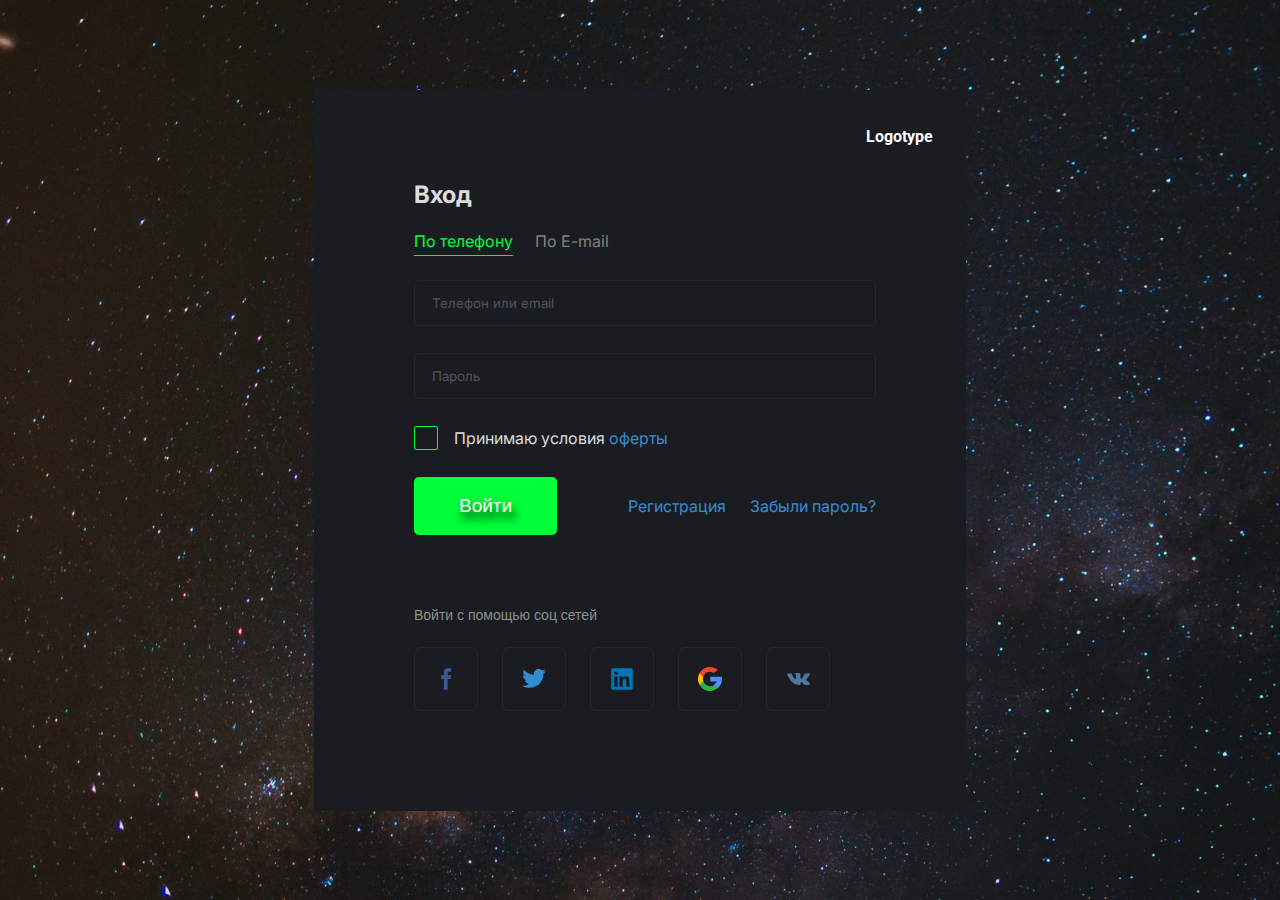
==== commit d06f96b6: "fixed" ====
--- a/index.html
+++ b/index.html
@@ -9,7 +9,8 @@
     <link rel="stylesheet" href="./css/fonts.css">
     <link rel="preconnect" href="https://fonts.googleapis.com">
     <link rel="preconnect" href="https://fonts.gstatic.com" crossorigin>
-    <link href="https://fonts.googleapis.com/css2?family=Roboto:wght@700&display=swap" rel="stylesheet">
+    <link href="https://fonts.googleapis.com/css2?family=Inter:wght@400;500;700&family=Roboto:wght@700&display=swap"
+        rel="stylesheet">
     <link rel="stylesheet" href="./css/reset.css">
     <link rel="stylesheet" href="./css/jquery.formstyler.css">
     <link rel="stylesheet" href="./css/jquery.formstyler.theme.css">
@@ -20,105 +21,110 @@
 <body>
     <main class="main" style="background-image: url(./images/main-bg.jpg);">
         <div class="container">
-        <form class="login-form" action="#">
-            <a class="login-form__logo" href="main.html">Logotype</a>
-            <div class="login-form__wrapper">
-                <h1 class="login-form__title">Вход</h1>
-                <div class="login-form__options">
-                    <label for="login-form__checkbox-phone">
-                        <input id="login-form__checkbox-phone" type="radio" class="filter-style login-form__option"
-                            name="login-form__radio" checked>
-                        <span class="login-form__option-text">По телефону</span>
+            <form class="login-form" action="#">
+                <a class="login-form__logo" href="main.html">Logotype</a>
+                <div class="login-form__wrapper">
+                    <h1 class="login-form__title">Вход</h1>
+                    <div class="login-form__options">
+                        <label for="login-form__checkbox-phone">
+                            <input id="login-form__checkbox-phone" type="radio" class="filter-style login-form__option"
+                                name="login-form__radio" checked>
+                            <span class="login-form__option-text">По телефону</span>
+                        </label>
+                        <label for="login-form__checkbox-email">
+                            <input id="login-form__checkbox-email" type="radio" class="filter-style login-form__option"
+                                name="login-form__radio">
+                            <span class="login-form__option-text">По E-mail</span>
+                        </label>
+                    </div>
+                    <input class="login-form__input-text" type="text" placeholder="Телефон или email">
+                    <input class="login-form__input-password" type="password" placeholder="Пароль">
+                    <label for="login-form__accept" class="login-form__checkbox">
+                        <input class="filter-style login-form__checkbox-input" id="login-form__accept" type="checkbox">
+                        <span class="login-form__checkbox-text">Принимаю условия
+                            <a href="#" class="login-form__checkbox-link">оферты</a>
+                        </span>
                     </label>
-                    <label for="login-form__checkbox-email">
-                        <input id="login-form__checkbox-email" type="radio" class="filter-style login-form__option"
-                            name="login-form__radio">
-                        <span class="login-form__option-text">По E-mail</span>
-                    </label>
+
+                    <div class="login-form__box">
+                        <button class="login-form__submit" type="submit">Войти</button>
+                        <a href="registration.html" class="login-form__registration">Регистрация</a>
+                        <a href="password.html" class="login-form__forgot-password">Забыли пароль?</a>
+                    </div>
+                    <div class="login-form__social">
+                        <div class="login-form__social-text">Войти с помощью соц сетей</div>
+                        <ul class="login-form__social-links">
+                            <li class="login-form__social-item">
+                                <a class="login-form__social-link" href="#">
+                                    <svg width="11" height="22" viewBox="0 0 11 22" fill="none"
+                                        xmlns="http://www.w3.org/2000/svg">
+                                        <path fill-rule="evenodd" clip-rule="evenodd"
+                                            d="M6.67995 7.22019V4.95222C6.67995 4.08822 7.21994 3.87222 7.65194 3.87222H10.136V0.200195H6.67995C2.89995 0.200195 2.89995 3.00821 2.89995 4.73621V7.22019H0.199951V11.0002H2.89995V21.8002H6.67995V11.0002H9.81194L10.2439 7.22019H6.67995Z"
+                                            fill="#3B5998" />
+                                    </svg>
+
+                                </a>
+                            </li>
+                            <li class="login-form__social-item">
+                                <a class="login-form__social-link" href="#">
+                                    <svg width="24" height="19" viewBox="0 0 24 19" fill="none"
+                                        xmlns="http://www.w3.org/2000/svg">
+                                        <path fill-rule="evenodd" clip-rule="evenodd"
+                                            d="M24 2.24633C23.1724 2.60101 22.2266 2.83744 21.1626 2.95567C22.1084 2.36453 22.936 1.4187 23.2906 0.354665C22.3448 0.945798 21.2808 1.30048 20.2168 1.53693C19.3892 0.591119 18.0887 0 16.67 0C13.9507 0 11.8227 2.12808 11.8227 4.72906C11.8227 5.08374 11.8227 5.43845 11.9409 5.79313C7.92118 5.55668 4.37439 3.66504 1.89163 0.827601C1.41872 1.53696 1.18227 2.36455 1.18227 3.19213C1.18227 4.84731 2.00985 6.26598 3.31034 7.21179C2.48276 7.21179 1.7734 6.97534 1.06404 6.62066C1.06404 6.62066 1.06404 6.6207 1.06404 6.73893C1.06404 9.10346 2.71921 10.9951 4.96552 11.468C4.61084 11.5862 4.13793 11.5862 3.66503 11.5862C3.31035 11.5862 3.07389 11.5862 2.71921 11.468C3.31034 13.3596 5.08375 14.7783 7.21182 14.7783C5.55665 16.0788 3.42858 16.7882 1.18227 16.7882C0.82759 16.7882 0.354683 16.7882 3.60799e-06 16.6699C2.12808 18.0886 4.72906 18.7981 7.44827 18.7981C16.3153 18.7981 21.2808 11.468 21.2808 5.202C21.2808 4.96555 21.2808 4.72909 21.2808 4.61087C22.5813 4.01973 23.4089 3.19215 24 2.24633Z"
+                                            fill="#328ED3" />
+                                    </svg>
+                                </a>
+                            </li>
+                            <li class="login-form__social-item">
+                                <a class="login-form__social-link" href="#">
+                                    <svg width="22" height="22" viewBox="0 0 22 22" fill="none"
+                                        xmlns="http://www.w3.org/2000/svg">
+                                        <path
+                                            d="M20.1799 0.200222H1.81995C0.955953 0.200222 0.199953 0.851438 0.199953 1.71978V20.2806C0.199953 21.149 0.955953 21.8002 1.81995 21.8002H20.1799C21.0439 21.8002 21.7999 21.149 21.7999 20.2806V1.71978C21.7999 0.959981 21.0439 0.200222 20.1799 0.200222ZM6.57195 18.761H3.33195V8.44944H6.57195V18.761ZM4.95195 6.92982C3.87195 6.92982 3.11595 6.06153 3.11595 5.08464C3.11595 4.10776 3.97995 3.2394 4.95195 3.2394C5.92395 3.2394 6.78795 4.10776 6.78795 5.08464C6.89595 6.17007 6.03195 6.92982 4.95195 6.92982ZM18.5599 18.761H15.3199V13.7681C15.3199 12.5741 15.3199 11.0545 13.6999 11.0545C12.0799 11.0545 11.756 12.357 11.756 13.7681V18.8695H8.51596V8.55796H11.5399V9.96907C11.9719 9.10072 13.0519 8.34092 14.5639 8.34092C17.8039 8.34092 18.452 10.5118 18.452 13.2253V18.761H18.5599Z"
+                                            fill="#0077B5" />
+                                    </svg>
+                                </a>
+                            </li>
+                            <li class="login-form__social-item">
+                                <a class="login-form__social-link" href="#">
+                                    <svg width="24" height="24" viewBox="0 0 24 24" fill="none"
+                                        xmlns="http://www.w3.org/2000/svg">
+                                        <g clip-path="url(#clip0_306_4375)">
+                                            <path
+                                                d="M5.31891 14.5036L4.4835 17.6223L1.43011 17.6869C0.517594 15.9944 0 14.0579 0 12.0001C0 10.0102 0.483938 8.13374 1.34175 6.48145H1.34241L4.06078 6.97982L5.25159 9.68188C5.00236 10.4085 4.86652 11.1885 4.86652 12.0001C4.86661 12.881 5.02617 13.725 5.31891 14.5036Z"
+                                                fill="#FBBB00" />
+                                            <path
+                                                d="M23.7904 9.75781C23.9282 10.4837 24 11.2334 24 11.9996C24 12.8587 23.9097 13.6967 23.7376 14.5051C23.1535 17.2558 21.6271 19.6578 19.5126 21.3576L19.512 21.3569L16.088 21.1822L15.6034 18.1572C17.0065 17.3343 18.103 16.0466 18.6806 14.5051H12.2639V9.75781H18.7742H23.7904Z"
+                                                fill="#518EF8" />
+                                            <path
+                                                d="M19.5118 21.3577L19.5125 21.3584C17.456 23.0113 14.8437 24.0004 11.9999 24.0004C7.43005 24.0004 3.45688 21.4461 1.43005 17.6872L5.31885 14.5039C6.33224 17.2085 8.94126 19.1338 11.9999 19.1338C13.3146 19.1338 14.5463 18.7784 15.6032 18.158L19.5118 21.3577Z"
+                                                fill="#28B446" />
+                                            <path
+                                                d="M19.6595 2.76262L15.7721 5.94525C14.6782 5.26153 13.3852 4.86656 12 4.86656C8.87206 4.86656 6.21425 6.88017 5.25163 9.68175L1.34239 6.48131H1.34174C3.33889 2.63077 7.36217 0 12 0C14.9116 0 17.5813 1.03716 19.6595 2.76262Z"
+                                                fill="#F14336" />
+                                        </g>
+                                        <defs>
+                                            <clipPath id="clip0_306_4375">
+                                                <rect width="24" height="24" fill="white" />
+                                            </clipPath>
+                                        </defs>
+                                    </svg>
+                                </a>
+                            </li>
+                            <li class="login-form__social-item">
+                                <a class="login-form__social-link" href="#">
+                                    <svg width="23" height="12" viewBox="0 0 23 12" fill="none"
+                                        xmlns="http://www.w3.org/2000/svg">
+                                        <path fill-rule="evenodd" clip-rule="evenodd"
+                                            d="M11.253 11.9498H12.6278C12.6278 11.9498 13.0431 11.9081 13.2551 11.699C13.4502 11.5071 13.444 11.1468 13.444 11.1468C13.444 11.1468 13.4171 9.45966 14.2733 9.21123C15.1173 8.9665 16.2011 10.8418 17.3498 11.5628C18.2185 12.1085 18.8785 11.9889 18.8785 11.9889L21.9501 11.9498C21.9501 11.9498 23.5568 11.8592 22.795 10.7039C22.7325 10.6093 22.3513 9.84917 20.5113 8.28715C18.5853 6.65231 18.8433 6.91674 21.1632 4.08883C22.5761 2.3666 23.1409 1.31517 22.9645 0.864837C22.7962 0.435923 21.7571 0.549291 21.7571 0.549291L18.2987 0.568995C18.2987 0.568995 18.0424 0.537012 17.8522 0.640956C17.6664 0.742902 17.5468 0.98049 17.5468 0.98049C17.5468 0.98049 16.9995 2.3132 16.2695 3.4466C14.7295 5.83817 14.1137 5.96439 13.8621 5.8159C13.2766 5.4698 13.4228 4.4255 13.4228 3.68361C13.4228 1.366 13.8071 0.399658 12.6743 0.149506C12.2984 0.0664077 12.0217 0.0115799 11.0603 0.00272747C9.82637 -0.00898055 8.78192 0.00615383 8.19054 0.271155C7.79711 0.447346 7.49361 0.839993 7.67846 0.862552C7.90702 0.890537 8.42472 0.990198 8.69918 1.33202C9.05357 1.77292 9.04108 2.76325 9.04108 2.76325C9.04108 2.76325 9.24466 5.4915 8.56554 5.83046C8.09936 6.06291 7.45989 5.58831 6.08697 3.41861C5.38349 2.30721 4.85237 1.07872 4.85237 1.07872C4.85237 1.07872 4.74996 0.849131 4.56729 0.726339C4.3456 0.577562 4.03586 0.530159 4.03586 0.530159L0.749524 0.549862C0.749524 0.549862 0.256184 0.562428 0.0750839 0.758608C-0.0860324 0.933086 0.0622819 1.29404 0.0622819 1.29404C0.0622819 1.29404 2.63515 6.79909 5.54835 9.57332C8.21957 12.1168 11.253 11.9498 11.253 11.9498Z"
+                                            fill="#4D76A1" />
+                                    </svg>
+                                </a>
+                            </li>
+                        </ul>
+                    </div>
                 </div>
-                <input class="login-form__input-text" type="text" placeholder="Телефон или email">
-                <input class="login-form__input-password" type="password" placeholder="Пароль">
-                <label for="login-form__accept" class="login-form__checkbox">
-                    <input class="filter-style login-form__checkbox-input" id="login-form__accept" type="checkbox">
-                    <span class="login-form__checkbox-text">Принимаю условия
-                        <a href="#" class="login-form__checkbox-link">оферты</a>
-                    </span>
-                </label>
-
-                <div class="login-form__box">
-                    <button class="login-form__submit" type="submit">Войти</button>
-                    <a href="registration.html" class="login-form__registration">Регистрация</a>
-                    <a href="password.html" class="login-form__forgot-password">Забыли пароль?</a>
-                </div>
-                <div class="login-form__social">
-                    <div class="login-form__social-text">Войти с помощью соц сетей</div>
-                    <ul class="login-form__social-links">
-                        <li class="login-form__social-item">
-                            <a class="login-form__social-link" href="#">
-                                <svg width="11" height="22" viewBox="0 0 11 22" fill="none" xmlns="http://www.w3.org/2000/svg">
-                                    <path fill-rule="evenodd" clip-rule="evenodd"
-                                        d="M6.67995 7.22019V4.95222C6.67995 4.08822 7.21994 3.87222 7.65194 3.87222H10.136V0.200195H6.67995C2.89995 0.200195 2.89995 3.00821 2.89995 4.73621V7.22019H0.199951V11.0002H2.89995V21.8002H6.67995V11.0002H9.81194L10.2439 7.22019H6.67995Z"
-                                        fill="#3B5998" />
-                                </svg>
-
-                            </a>
-                        </li>
-                        <li class="login-form__social-item">
-                            <a class="login-form__social-link" href="#">
-                                <svg width="24" height="19" viewBox="0 0 24 19" fill="none" xmlns="http://www.w3.org/2000/svg">
-                                    <path fill-rule="evenodd" clip-rule="evenodd"
-                                        d="M24 2.24633C23.1724 2.60101 22.2266 2.83744 21.1626 2.95567C22.1084 2.36453 22.936 1.4187 23.2906 0.354665C22.3448 0.945798 21.2808 1.30048 20.2168 1.53693C19.3892 0.591119 18.0887 0 16.67 0C13.9507 0 11.8227 2.12808 11.8227 4.72906C11.8227 5.08374 11.8227 5.43845 11.9409 5.79313C7.92118 5.55668 4.37439 3.66504 1.89163 0.827601C1.41872 1.53696 1.18227 2.36455 1.18227 3.19213C1.18227 4.84731 2.00985 6.26598 3.31034 7.21179C2.48276 7.21179 1.7734 6.97534 1.06404 6.62066C1.06404 6.62066 1.06404 6.6207 1.06404 6.73893C1.06404 9.10346 2.71921 10.9951 4.96552 11.468C4.61084 11.5862 4.13793 11.5862 3.66503 11.5862C3.31035 11.5862 3.07389 11.5862 2.71921 11.468C3.31034 13.3596 5.08375 14.7783 7.21182 14.7783C5.55665 16.0788 3.42858 16.7882 1.18227 16.7882C0.82759 16.7882 0.354683 16.7882 3.60799e-06 16.6699C2.12808 18.0886 4.72906 18.7981 7.44827 18.7981C16.3153 18.7981 21.2808 11.468 21.2808 5.202C21.2808 4.96555 21.2808 4.72909 21.2808 4.61087C22.5813 4.01973 23.4089 3.19215 24 2.24633Z"
-                                        fill="#328ED3" />
-                                </svg>
-                            </a>
-                        </li>
-                        <li class="login-form__social-item">
-                            <a class="login-form__social-link" href="#">
-                                <svg width="22" height="22" viewBox="0 0 22 22" fill="none" xmlns="http://www.w3.org/2000/svg">
-                                    <path
-                                        d="M20.1799 0.200222H1.81995C0.955953 0.200222 0.199953 0.851438 0.199953 1.71978V20.2806C0.199953 21.149 0.955953 21.8002 1.81995 21.8002H20.1799C21.0439 21.8002 21.7999 21.149 21.7999 20.2806V1.71978C21.7999 0.959981 21.0439 0.200222 20.1799 0.200222ZM6.57195 18.761H3.33195V8.44944H6.57195V18.761ZM4.95195 6.92982C3.87195 6.92982 3.11595 6.06153 3.11595 5.08464C3.11595 4.10776 3.97995 3.2394 4.95195 3.2394C5.92395 3.2394 6.78795 4.10776 6.78795 5.08464C6.89595 6.17007 6.03195 6.92982 4.95195 6.92982ZM18.5599 18.761H15.3199V13.7681C15.3199 12.5741 15.3199 11.0545 13.6999 11.0545C12.0799 11.0545 11.756 12.357 11.756 13.7681V18.8695H8.51596V8.55796H11.5399V9.96907C11.9719 9.10072 13.0519 8.34092 14.5639 8.34092C17.8039 8.34092 18.452 10.5118 18.452 13.2253V18.761H18.5599Z"
-                                        fill="#0077B5" />
-                                </svg>
-                            </a>
-                        </li>
-                        <li class="login-form__social-item">
-                            <a class="login-form__social-link" href="#">
-                                <svg width="24" height="24" viewBox="0 0 24 24" fill="none" xmlns="http://www.w3.org/2000/svg">
-                                    <g clip-path="url(#clip0_306_4375)">
-                                        <path
-                                            d="M5.31891 14.5036L4.4835 17.6223L1.43011 17.6869C0.517594 15.9944 0 14.0579 0 12.0001C0 10.0102 0.483938 8.13374 1.34175 6.48145H1.34241L4.06078 6.97982L5.25159 9.68188C5.00236 10.4085 4.86652 11.1885 4.86652 12.0001C4.86661 12.881 5.02617 13.725 5.31891 14.5036Z"
-                                            fill="#FBBB00" />
-                                        <path
-                                            d="M23.7904 9.75781C23.9282 10.4837 24 11.2334 24 11.9996C24 12.8587 23.9097 13.6967 23.7376 14.5051C23.1535 17.2558 21.6271 19.6578 19.5126 21.3576L19.512 21.3569L16.088 21.1822L15.6034 18.1572C17.0065 17.3343 18.103 16.0466 18.6806 14.5051H12.2639V9.75781H18.7742H23.7904Z"
-                                            fill="#518EF8" />
-                                        <path
-                                            d="M19.5118 21.3577L19.5125 21.3584C17.456 23.0113 14.8437 24.0004 11.9999 24.0004C7.43005 24.0004 3.45688 21.4461 1.43005 17.6872L5.31885 14.5039C6.33224 17.2085 8.94126 19.1338 11.9999 19.1338C13.3146 19.1338 14.5463 18.7784 15.6032 18.158L19.5118 21.3577Z"
-                                            fill="#28B446" />
-                                        <path
-                                            d="M19.6595 2.76262L15.7721 5.94525C14.6782 5.26153 13.3852 4.86656 12 4.86656C8.87206 4.86656 6.21425 6.88017 5.25163 9.68175L1.34239 6.48131H1.34174C3.33889 2.63077 7.36217 0 12 0C14.9116 0 17.5813 1.03716 19.6595 2.76262Z"
-                                            fill="#F14336" />
-                                    </g>
-                                    <defs>
-                                        <clipPath id="clip0_306_4375">
-                                            <rect width="24" height="24" fill="white" />
-                                        </clipPath>
-                                    </defs>
-                                </svg>
-                            </a>
-                        </li>
-                        <li class="login-form__social-item">
-                            <a class="login-form__social-link" href="#">
-                                <svg width="23" height="12" viewBox="0 0 23 12" fill="none" xmlns="http://www.w3.org/2000/svg">
-                                    <path fill-rule="evenodd" clip-rule="evenodd"
-                                        d="M11.253 11.9498H12.6278C12.6278 11.9498 13.0431 11.9081 13.2551 11.699C13.4502 11.5071 13.444 11.1468 13.444 11.1468C13.444 11.1468 13.4171 9.45966 14.2733 9.21123C15.1173 8.9665 16.2011 10.8418 17.3498 11.5628C18.2185 12.1085 18.8785 11.9889 18.8785 11.9889L21.9501 11.9498C21.9501 11.9498 23.5568 11.8592 22.795 10.7039C22.7325 10.6093 22.3513 9.84917 20.5113 8.28715C18.5853 6.65231 18.8433 6.91674 21.1632 4.08883C22.5761 2.3666 23.1409 1.31517 22.9645 0.864837C22.7962 0.435923 21.7571 0.549291 21.7571 0.549291L18.2987 0.568995C18.2987 0.568995 18.0424 0.537012 17.8522 0.640956C17.6664 0.742902 17.5468 0.98049 17.5468 0.98049C17.5468 0.98049 16.9995 2.3132 16.2695 3.4466C14.7295 5.83817 14.1137 5.96439 13.8621 5.8159C13.2766 5.4698 13.4228 4.4255 13.4228 3.68361C13.4228 1.366 13.8071 0.399658 12.6743 0.149506C12.2984 0.0664077 12.0217 0.0115799 11.0603 0.00272747C9.82637 -0.00898055 8.78192 0.00615383 8.19054 0.271155C7.79711 0.447346 7.49361 0.839993 7.67846 0.862552C7.90702 0.890537 8.42472 0.990198 8.69918 1.33202C9.05357 1.77292 9.04108 2.76325 9.04108 2.76325C9.04108 2.76325 9.24466 5.4915 8.56554 5.83046C8.09936 6.06291 7.45989 5.58831 6.08697 3.41861C5.38349 2.30721 4.85237 1.07872 4.85237 1.07872C4.85237 1.07872 4.74996 0.849131 4.56729 0.726339C4.3456 0.577562 4.03586 0.530159 4.03586 0.530159L0.749524 0.549862C0.749524 0.549862 0.256184 0.562428 0.0750839 0.758608C-0.0860324 0.933086 0.0622819 1.29404 0.0622819 1.29404C0.0622819 1.29404 2.63515 6.79909 5.54835 9.57332C8.21957 12.1168 11.253 11.9498 11.253 11.9498Z"
-                                        fill="#4D76A1" />
-                                </svg>
-                            </a>
-                        </li>
-                    </ul>
-                </div>
-            </div>
-        </form>
+            </form>
         </div>
     </main>
 
--- a/css/style.css
+++ b/css/style.css
@@ -29,9 +29,8 @@
   margin: 0;
 }
 body {
-  font-family: "Oxanium", cursive;
   /* font-family: 'Roboto', sans-serif; */
-  /* font-family: "Oxanium-Regular", sans-serif; */
+  font-family: "Inter", sans-serif;
   color: #2f3035;
   font-size: 16px;
   line-height: 22px;
@@ -44,6 +43,11 @@
   margin: 0 auto;
   padding: 0 10px;
 }
+.container-fluid {
+  max-width: 810px;
+  margin: 0 auto;
+  padding: 0 10px;
+}
 
 :root {
   --prime-color: #dcdcdc;
@@ -78,7 +82,6 @@
   padding: 0 90px 100px 100px;
 }
 .login-form__title {
-  font-family: "Oxanium-Bold", sans-serif;
   font-weight: 700;
   font-size: 24px;
   line-height: 24px;
@@ -100,13 +103,11 @@
   padding-bottom: 4px;
   margin-right: 18px;
   cursor: pointer;
-  font-family: "Oxanium-Regular", sans-serif;
 }
 .login-form__input-text,
 .login-form__input-password {
-  font-family: "Oxanium-Regular", sans-serif;
   font-weight: 400;
-
+  font-family: "Inter", sans-serif;
   width: 100%;
   padding: 14px 17px;
   color: #fff;
@@ -117,9 +118,8 @@
 }
 .login-form__input-text::placeholder,
 .login-form__input-password::placeholder {
-  font-family: "Oxanium-Regular", sans-serif;
   font-weight: 400;
-
+  font-family: "Inter", sans-serif;
   color: var(--prime-color-opacity);
 }
 .jq-checkbox.login-form__checkbox-input {
@@ -145,26 +145,25 @@
   transform: rotate(0);
 }
 .login-form__checkbox-text {
-  font-family: "Oxanium-Regular", sans-serif;
   color: var(--prime-color);
   margin-left: 12px;
 }
 .password-form .login-form__checkbox-text,
 .registration-form .registration-form__capcha-label .login-form__checkbox-text {
-  font-family: "Oxanium", cursive;
+  font-family: "Inter", sans-serif;
 }
 .login-form__checkbox-link {
   color: var(--second-accent-color);
 }
 .login-form__box {
-  font-family: "Oxanium-Regular", sans-serif;
   margin-top: 27px;
   display: flex;
   align-items: center;
   margin-bottom: 73px;
 }
 .login-form__submit {
-  font-family: "Oxanium-Regular", sans-serif;
+  text-shadow: 3px 7px 10px rgba(0, 0, 0, 0.9);
+  font-size: 19px;
   font-weight: 400;
   padding: 18px 45px;
   color: #fff;
@@ -259,7 +258,7 @@
   font-weight: 500;
 }
 .menu__list-link {
-  font-family: "Oxanium-Medium", sans-serif;
+  font-family: "Inter", sans-serif;
   font-weight: 500;
   margin-left: 6px;
   position: relative;
@@ -287,11 +286,13 @@
 .menu__list-item--current svg path {
   stroke: var(--accent-color);
 }
-.menu__list-item--finance:hover svg path,
+/* .menu__list-item--finance:hover svg path, */
 .menu__list-item--packets:hover svg path,
 .menu__list-item--current svg path {
   fill: var(--accent-color);
 }
+.menu__list-item--documents.menu__list-item--current svg path,
+.menu__list-item--finance svg path,
 .menu__list-item--marketing.menu__list-item--current svg path,
 .menu__list-item--team.menu__list-item--current svg path {
   fill: none;
@@ -378,20 +379,18 @@
   border: 1px solid #404040;
 }
 .slider-box__item-num {
-  /* font-family: "Oxanium-Medium", sans-serif; */
   font-weight: 500;
   font-size: 21px;
   line-height: 26px;
   margin-bottom: 2px;
 }
 .slider-box__item-text {
-  font-family: "Rubik-Regular", sans-serif;
   font-size: 14px;
   line-height: 17px;
   font-weight: 400;
 }
 .slider-box__item--demo {
-  background-color: #e5e5e5;
+  /* background-color: #e5e5e5; */
   transition: all 0.2s ease-in-out;
 }
 .slider-box__item--demo .slider-box__item-num {
@@ -524,7 +523,7 @@
   place-items: center;
 }
 .sun-box__img {
-  max-width: 100%;
+  max-width: 85%;
 }
 .sun-box__text {
   position: absolute;
@@ -534,16 +533,14 @@
   text-align: center;
 }
 .sun-box__text-name {
-  font-family: "Rubik-Regular", sans-serif;
   font-weight: 500;
   font-size: 24px;
   line-height: 29px;
   color: #fff;
 }
 .sun-box__text-num {
-  /* font-family: "Oxanium-Bold", sans-serif; */
   font-weight: 700;
-  font-size: 80px;
+  font-size: 70px;
   line-height: 101px;
   color: #fff;
 }
@@ -585,7 +582,6 @@
   margin-top: 22px;
   margin-bottom: 12px;
   color: #f5f5f5;
-  font-family: "Oxanium-Regular", sans-serif;
 }
 .packets__inner {
   display: grid;
@@ -598,6 +594,7 @@
 
 .packets__item-top {
   padding: 26px 24px 30px;
+  font-family: "Inter", sans-serif;
 }
 .packets__item-name {
   font-size: 24px;
@@ -615,10 +612,12 @@
 .packets__item-days {
   color: rgba(0, 0, 0, 0.66);
 }
+.packets__item-days span {
+  font-family: "Inter", sans-serif;
+}
 .packets__item-bottom {
   padding: 30px 24px 35px;
   text-align: center;
-  font-family: "Oxanium-Regular", sans-serif;
 }
 .packets__item-info {
   color: #5f6377;
@@ -633,6 +632,7 @@
   margin-bottom: 30px;
 }
 .packets__item-btn {
+  font-family: "Inter", sans-serif;
   background: #24262c;
   border-radius: 5px;
   border: none;
@@ -640,6 +640,7 @@
   color: rgba(0, 0, 0, 0.95);
   padding: 15px 37px;
   cursor: pointer;
+  font-size: 19px;
 }
 .packets__item--demo .packets__item-name {
   color: var(--accent-color);
@@ -790,7 +791,6 @@
 .documents__item {
   background-color: #1d1f25;
   min-height: 390px;
-  font-family: "Oxanium-Regular", sans-serif;
 }
 .documents__item-img {
   max-height: 275px;
@@ -835,7 +835,6 @@
   margin-bottom: 100px;
 }
 .finance__title {
-  font-family: "Oxanium-Regular", sans-serif;
   font-size: 36px;
   line-height: 45px;
   margin-top: 22px;
@@ -856,9 +855,9 @@
   line-height: 45px;
   color: #ffffff;
   margin-bottom: 8px;
+  font-family: "Inter", sans-serif;
 }
 .finance__grid-desc {
-  font-family: "Oxanium-Regular", sans-serif;
   color: rgba(255, 255, 255, 0.66);
 }
 .finance__grid-item--btn {
@@ -867,11 +866,12 @@
   border: none;
   color: #fff;
   background-color: var(--accent-color);
-  font-family: "Oxanium-Regular", sans-serif;
   margin-top: 30px;
   padding: 13px 78px 15px;
   border-radius: 4px;
   width: 100%;
+  font-size: 18px;
+  text-shadow: 3px 7px 10px rgba(0, 0, 0, 0.9);
 }
 .finance__grid-item--url {
   max-height: 135px;
@@ -879,7 +879,6 @@
   grid-column: 3 span;
 }
 .finance__grid-text {
-  font-family: "Oxanium-Regular", sans-serif;
   color: #ffffff;
   margin-bottom: 19px;
 }
@@ -909,7 +908,6 @@
   cursor: pointer;
 }
 .finance__grid-copy span {
-  font-family: "Oxanium-Regular", sans-serif;
 }
 .finance__grid-copy::after {
   content: "";
@@ -942,7 +940,6 @@
   margin-top: 40px;
 }
 .finance__history-title {
-  font-family: "Oxanium-Regular", sans-serif;
   font-size: 24px;
   line-height: 30px;
   color: #ffffff;
@@ -973,35 +970,35 @@
 .finance__item-header {
   color: rgba(220, 220, 220, 0.66);
 }
-.finance__item-header .finance__item-sum,
-.finance__item-header .finance__item-date {
-  font-family: "Oxanium-Regular", sans-serif;
-}
+
 .finance__item-date {
   min-width: 90px;
   margin-right: 10px;
+  font-family: "Inter", sans-serif;
+}
+.finance__item--header .finance__item-sum,
+.finance__item--header .finance__item-date {
+  font-family: "Inter", sans-serif;
 }
 
 .finance__item-category {
   min-width: 200px;
   max-width: 200px;
   margin-right: 15px;
-  font-family: "Oxanium-Regular", sans-serif;
 }
 .finance__item-operation {
   max-width: 600px;
   text-align: left;
-  font-family: "Oxanium-Regular", sans-serif;
 }
 .finance__item-sum {
   justify-self: flex-end;
   flex-shrink: 0;
   margin-left: auto;
+  font-family: "Inter", sans-serif;
 }
 
 .finance__table-cell:nth-child(2),
 .finance__table-cell:nth-child(3) {
-  font-family: "Oxanium-Regular", sans-serif;
 }
 
 /* ============= question =============== */
@@ -1013,7 +1010,6 @@
   font-size: 36px;
   line-height: 45px;
   color: #ffffff;
-  font-family: "Oxanium-Regular", sans-serif;
   margin: 22px 0 13px;
 }
 .question__list {
@@ -1031,7 +1027,6 @@
 .question__list-title {
   padding-left: 33px;
   color: #dcdcdc;
-  font-family: "Oxanium-Regular", sans-serif;
   position: relative;
 }
 .question__list-title:before {
@@ -1056,7 +1051,6 @@
   line-height: 22px;
   color: rgba(255, 255, 255, 0.66);
   display: none;
-  font-family: "Oxanium-Regular", sans-serif;
 }
 
 /* =========== privasy ============= */
@@ -1065,7 +1059,6 @@
   font-size: 36px;
   line-height: 45px;
   color: #ffffff;
-  font-family: "Oxanium-Regular", sans-serif;
   margin-top: 22px;
   margin-bottom: 20px;
 }
@@ -1073,7 +1066,6 @@
   font-size: 16px;
   line-height: 22px;
   color: rgba(255, 255, 255, 0.66);
-  font-family: "Oxanium-Regular", sans-serif;
 }
 
 /* =========== error ============= */
@@ -1113,7 +1105,6 @@
 .error__top-img {
 }
 .error__title {
-  font-family: "Oxanium-Regular", sans-serif;
   font-size: 24px;
   line-height: 30px;
   color: #ffffff;
@@ -1121,7 +1112,6 @@
   margin-bottom: 54px;
 }
 .error__link {
-  font-family: "Oxanium-Regular", sans-serif;
   color: #ffffff;
   background-color: var(--accent-color);
   padding: 18px 30px;
@@ -1193,16 +1183,19 @@
   font-size: 24px;
   line-height: 30px;
   color: #dcdcdc;
-  font-family: "Oxanium-Medium", sans-serif;
+  font-family: "Inter", sans-serif;
+  font-weight: 500;
   margin-bottom: 20px;
 }
 .personal__subtitle {
-  font-family: "Oxanium-Medium", sans-serif;
+  font-family: "Inter", sans-serif;
+  font-weight: 500;
   color: #dcdcdc;
   margin-bottom: 20px;
 }
 .personal__info {
-  font-family: "Oxanium-Medium", sans-serif;
+  font-family: "Inter", sans-serif;
+  font-weight: 500;
   color: #808080;
   margin-bottom: 40px;
 }
@@ -1213,7 +1206,8 @@
   font-size: 18px;
   line-height: 22px;
   color: #ffffff;
-  font-family: "Oxanium-Medium", sans-serif;
+  font-family: "Inter", sans-serif;
+  font-weight: 500;
   margin-bottom: 12px;
 }
 .personal__levels-list {
@@ -1221,14 +1215,15 @@
   margin-bottom: 40px;
 }
 .personal__levels-item {
-  font-family: "Oxanium-Medium", sans-serif;
+  font-family: "Inter", sans-serif;
+  font-weight: 500;
   font-size: 18px;
   line-height: 22px;
   color: #ffffff;
   display: flex;
 }
 .personal__levels-item span {
-  font-family: "Oxanium", cursive;
+  font-family: "Inter", sans-serif;
   margin-left: 40px;
   margin-left: auto;
 }
@@ -1241,14 +1236,16 @@
   border-radius: 10px;
   border: 1px solid #b4b4b4;
   color: #c4c4c5;
-  font-family: "Oxanium-Medium", sans-serif;
+  font-family: "Inter", sans-serif;
+  font-weight: 500;
 }
 .personal__img {
   max-width: 650px;
   margin-left: 20px;
 }
 .personal__link {
-  font-family: "Oxanium-Medium", sans-serif;
+  font-family: "Inter", sans-serif;
+  font-weight: 500;
   margin-top: 30px;
   padding-left: 30px;
   position: relative;
@@ -1274,7 +1271,6 @@
 .container {
 }
 .team__title {
-  font-family: "Oxanium-Regular", sans-serif;
   margin-top: 22px;
   margin-bottom: 17px;
   font-size: 36px;
@@ -1313,14 +1309,14 @@
   transform: rotate(90deg);
   background-color: #4a4a4e;
 }
-.team__filter-img{
-  transition: all .2s ease-in-out;
+.team__filter-img {
+  transition: all 0.2s ease-in-out;
   cursor: pointer;
 }
-.team__filter-img svg path{
-  transition: all .2s ease-in-out;
-}
-.team__filter-img:hover path{
+.team__filter-img svg path {
+  transition: all 0.2s ease-in-out;
+}
+.team__filter-img:hover path {
   fill: #fff;
 }
 .team__tabs-btn {
@@ -1341,7 +1337,6 @@
 .team__box {
 }
 .team__header {
-  font-family: "Oxanium-Regular", sans-serif;
   background: #1b1c21;
   border-radius: 5px;
   color: #dcdcdc;
@@ -1363,6 +1358,12 @@
   width: 170px;
   text-align: right;
 }
+.team__list:not(.team__list--first-line){
+  display: none;
+}
+/* .team__list:not(:first-child){
+  display: none;
+} */
 .team__list-item--border {
   border: 1px solid #27282e;
   border-bottom: none;
@@ -1400,7 +1401,6 @@
   /* margin-top: 30px; */
 }
 .team__list-box.modal .team__list-amount {
-  font-family: "Oxanium-Regular", sans-serif;
   text-align: right;
   margin-bottom: 30px;
   border-bottom: 1px dashed #505050;
@@ -1413,7 +1413,6 @@
   left: 0;
 }
 .team__list-box.modal .team__list-bonus {
-  font-family: "Oxanium-Regular", sans-serif;
   width: auto;
   border-bottom: 1px dashed #505050;
   position: relative;
@@ -1540,7 +1539,6 @@
   padding: 17px 20px 23px;
 }
 .refer-bonus__title {
-  font-family: "Oxanium-Regular", sans-serif;
   font-size: 24px;
   line-height: 30px;
   color: #dcdcdc;
@@ -1555,22 +1553,24 @@
   margin-left: 50px;
 } */
 .refer-bonus__item-text {
-  font-family: "Oxanium-Regular", sans-serif;
   color: rgba(220, 220, 220, 0.66);
   margin-bottom: 8px;
 }
 
 .refer-bonus__item-num {
   color: #dcdcdc;
-}
-
-.refer-bonus__list.active{
-    position: absolute;
-    left: 295px;
-    top: 0px;
-}
-
-.refer-bonus__list--grid{
+  font-family: "Oxanium", cursive;
+}
+
+.refer-bonus__list.active {
+  display: block;
+}
+.grid-box {
+  display: grid;
+  grid-template-columns: repeat(4, 1fr);
+}
+
+.refer-bonus__list--grid {
   display: grid;
   grid-template-columns: repeat(4, 1fr);
   align-items: flex-start;
@@ -1580,18 +1580,18 @@
   border: 1px solid #27282e;
   border-radius: 5px;
   width: 274px;
-  
+
   color: #dcdcdc;
   margin-right: 15px;
   flex-shrink: 0;
   position: relative;
   margin-bottom: 5px;
-  transition: all .3s ease-in-out;
+  transition: all 0.3s ease-in-out;
   border: 2px solid transparent;
 }
-.refer-bonus__list-item.active{
+.refer-bonus__list-item.active {
   border: 2px solid rgba(12, 153, 12, 0.4);
-} 
+}
 
 .refer-bonus__list-item p {
   cursor: pointer;
@@ -1599,9 +1599,22 @@
   border-radius: 5px;
   z-index: 200;
 }
-.team__tabs-item{
+.team__tabs-item {
   display: none;
 }
-.team__tabs-item.team__tabs-content--active{
+.team__tabs-item.team__tabs-content--active {
   display: block;
 }
+
+.refer-bonus__list-item--second.active::before,
+.refer-bonus__list-item--third.active::before,
+.refer-bonus__list-item--fourth.active::before,
+.refer-bonus__list-item--five.active::before {
+  content: "";
+  position: absolute;
+  background-color: #00ff38;
+  height: 100%;
+  width: 3px;
+  left: -12px;
+  transform: rotate(0);
+}
--- a/css/media.css
+++ b/css/media.css
@@ -556,10 +556,10 @@
   }
 }
 
-@media (max-height: 680px) {
-  .personal__img {
+@media (max-height: 680px) and (max-width: 400px){
+  /* .personal__img {
     max-width: 400px;
-  }
+  } */
   .personal__inner {
     margin-top: 30px;
   }
@@ -574,6 +574,6 @@
 @media (max-height: 480px) {
   .personal__img {
     max-width: 270px;
-    margin-top: -130px;
-  }
-}
+    /* margin-top: -130px; */
+  }
+}
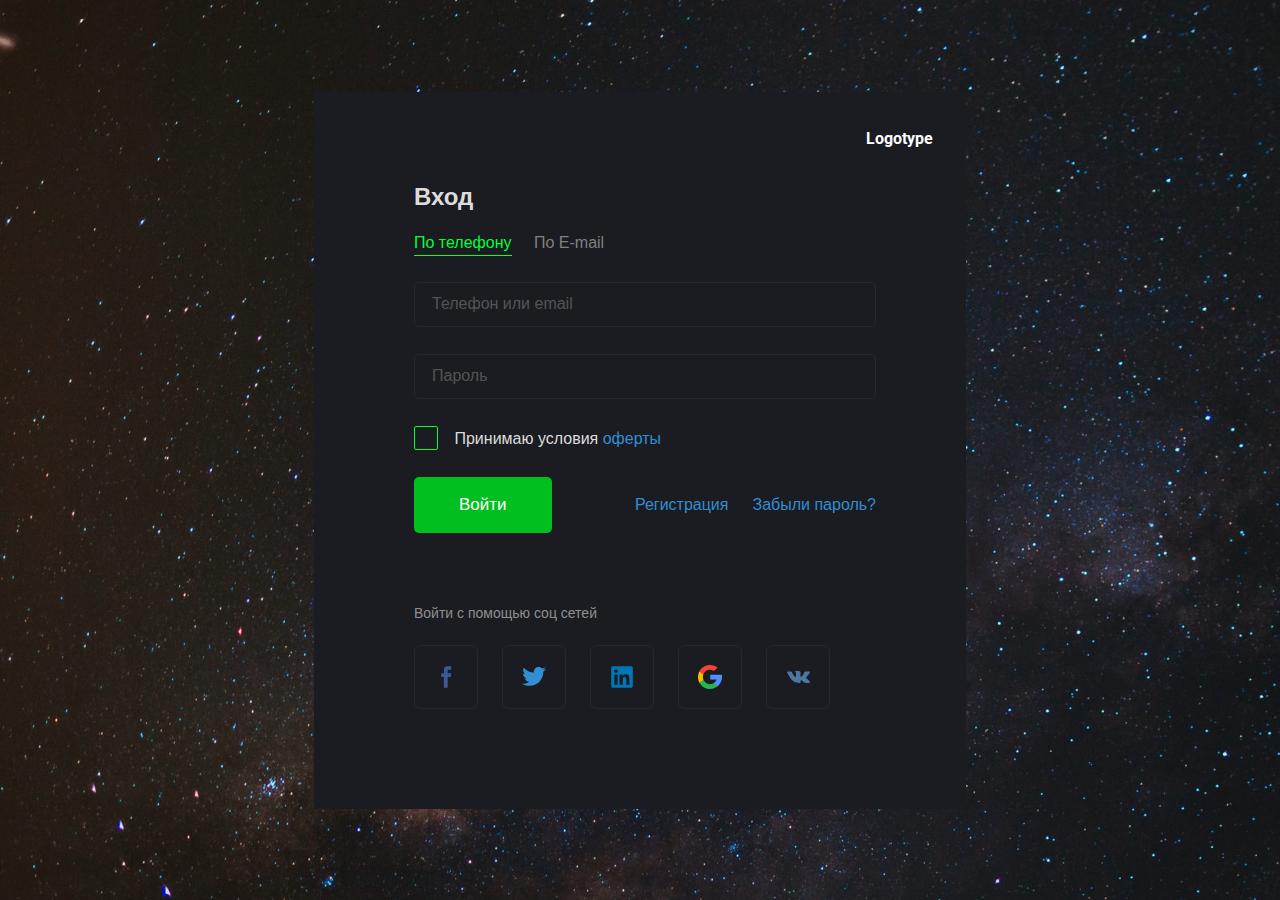
==== commit b96c0520: "fixed" ====
--- a/index.html
+++ b/index.html
@@ -9,7 +9,8 @@
     <link rel="stylesheet" href="./css/fonts.css">
     <link rel="preconnect" href="https://fonts.googleapis.com">
     <link rel="preconnect" href="https://fonts.gstatic.com" crossorigin>
-    <link href="https://fonts.googleapis.com/css2?family=Inter:wght@400;500;700&family=Roboto:wght@700&display=swap"
+    <link
+        href="https://fonts.googleapis.com/css2?family=Oxanium:wght@400;500;600;700&family=Roboto:wght@700&family=Rubik:wght@400;500&display=swap"
         rel="stylesheet">
     <link rel="stylesheet" href="./css/reset.css">
     <link rel="stylesheet" href="./css/jquery.formstyler.css">
--- a/css/fonts.css
+++ b/css/fonts.css
@@ -30,19 +30,3 @@
   font-style: normal;
   font-display: swap;
 }
-@font-face {
-  font-family: "Rubik-Regular", sans-serif;
-  src: url("../fonts/Rubik-Regular.woff2") format("woff2"),
-    url("../fonts/Rubik-Regular.woff") format("woff");
-  font-weight: 400;
-  font-style: normal;
-  font-display: swap;
-}
-@font-face {
-  font-family: "Rubik-Medium", sans-serif;
-  src: url("../fonts/Rubik-Medium.woff2") format("woff2"),
-    url("../fonts/Rubik-Medium.woff") format("woff");
-  font-weight: 500;
-  font-style: normal;
-  font-display: swap;
-}--- a/css/style.css
+++ b/css/style.css
@@ -29,14 +29,16 @@
   margin: 0;
 }
 body {
-  /* font-family: 'Roboto', sans-serif; */
-  font-family: "Inter", sans-serif;
+  /* font-family: 'Oxanium', cursive; */
+  font-family: "Oxanium-Regular", sans-serif;
   color: #2f3035;
   font-size: 16px;
   line-height: 22px;
   font-weight: 400;
   background-color: #141519;
   counter-reset: section;
+  min-width: 320px;
+  overflow-x: hidden;
 }
 .container {
   max-width: 1190px;
@@ -107,7 +109,7 @@
 .login-form__input-text,
 .login-form__input-password {
   font-weight: 400;
-  font-family: "Inter", sans-serif;
+  font-family: "Oxanium-Regular", sans-serif;
   width: 100%;
   padding: 14px 17px;
   color: #fff;
@@ -118,8 +120,9 @@
 }
 .login-form__input-text::placeholder,
 .login-form__input-password::placeholder {
+  font-size: 16px;
   font-weight: 400;
-  font-family: "Inter", sans-serif;
+  font-family: "Oxanium-Regular", sans-serif;
   color: var(--prime-color-opacity);
 }
 .jq-checkbox.login-form__checkbox-input {
@@ -148,9 +151,8 @@
   color: var(--prime-color);
   margin-left: 12px;
 }
-.password-form .login-form__checkbox-text,
-.registration-form .registration-form__capcha-label .login-form__checkbox-text {
-  font-family: "Inter", sans-serif;
+.password-form .login-form__checkbox-text {
+  font-family: "Oxanium-Regular", sans-serif;
 }
 .login-form__checkbox-link {
   color: var(--second-accent-color);
@@ -162,12 +164,11 @@
   margin-bottom: 73px;
 }
 .login-form__submit {
-  text-shadow: 3px 7px 10px rgba(0, 0, 0, 0.9);
-  font-size: 19px;
+  font-size: 17px;
   font-weight: 400;
   padding: 18px 45px;
   color: #fff;
-  background-color: var(--accent-color);
+  background-color: #00bf1f;
   border-radius: 5px;
   border: none;
   cursor: pointer;
@@ -247,7 +248,7 @@
   color: #fff;
   max-width: 80px;
   font-weight: 500;
-  font-family: "Rubik-Medium", sans-serif;
+  font-family: "Rubik", sans-serif;
 }
 .menu {
   margin-right: auto;
@@ -258,7 +259,7 @@
   font-weight: 500;
 }
 .menu__list-link {
-  font-family: "Inter", sans-serif;
+  font-family: "Oxanium-Medium", sans-serif;
   font-weight: 500;
   margin-left: 6px;
   position: relative;
@@ -286,11 +287,11 @@
 .menu__list-item--current svg path {
   stroke: var(--accent-color);
 }
-/* .menu__list-item--finance:hover svg path, */
 .menu__list-item--packets:hover svg path,
 .menu__list-item--current svg path {
   fill: var(--accent-color);
 }
+.menu__list-item--question.menu__list-item--current svg path,
 .menu__list-item--documents.menu__list-item--current svg path,
 .menu__list-item--finance svg path,
 .menu__list-item--marketing.menu__list-item--current svg path,
@@ -307,7 +308,7 @@
   color: #fff;
 }
 .jq-selectbox__select {
-  font: 16px/32px "Rubik-Medium", sans-serif;
+  font: 16px/32px "Rubik", sans-serif;
 }
 .header .jq-selectbox__select {
   border: none;
@@ -379,12 +380,14 @@
   border: 1px solid #404040;
 }
 .slider-box__item-num {
+  font-family: "Oxanium", cursive;
   font-weight: 500;
   font-size: 21px;
   line-height: 26px;
   margin-bottom: 2px;
 }
 .slider-box__item-text {
+  font-family: "Rubik", sans-serif;
   font-size: 14px;
   line-height: 17px;
   font-weight: 400;
@@ -533,18 +536,22 @@
   text-align: center;
 }
 .sun-box__text-name {
+  font-family: "Rubik", sans-serif;
   font-weight: 500;
   font-size: 24px;
   line-height: 29px;
   color: #fff;
 }
 .sun-box__text-num {
+  font-family: "Oxanium", cursive;
   font-weight: 700;
   font-size: 70px;
   line-height: 101px;
   color: #fff;
 }
 .sun-box__text-info {
+  font-family: "Rubik", sans-serif;
+  font-weight: 400;
   line-height: 19px;
   color: rgba(255, 255, 255, 0.7);
 }
@@ -594,9 +601,10 @@
 
 .packets__item-top {
   padding: 26px 24px 30px;
-  font-family: "Inter", sans-serif;
+  /* font-family: "Inter", sans-serif; */
 }
 .packets__item-name {
+  font-family: "Oxanium", cursive;
   font-size: 24px;
   line-height: 30px;
   font-weight: 500;
@@ -604,6 +612,7 @@
   color: #000;
 }
 .packets__item-price {
+  font-family: "Oxanium", cursive;
   font-size: 36px;
   line-height: 45px;
   color: #000;
@@ -613,7 +622,8 @@
   color: rgba(0, 0, 0, 0.66);
 }
 .packets__item-days span {
-  font-family: "Inter", sans-serif;
+  font-family: "Oxanium", cursive;
+  /* font-family: "Inter", sans-serif; */
 }
 .packets__item-bottom {
   padding: 30px 24px 35px;
@@ -855,7 +865,7 @@
   line-height: 45px;
   color: #ffffff;
   margin-bottom: 8px;
-  font-family: "Inter", sans-serif;
+  font-family: "Oxanium", cursive;
 }
 .finance__grid-desc {
   color: rgba(255, 255, 255, 0.66);
@@ -865,13 +875,12 @@
 .finance__grid-btn {
   border: none;
   color: #fff;
-  background-color: var(--accent-color);
+  background-color: #00bf1f;
   margin-top: 30px;
   padding: 13px 78px 15px;
   border-radius: 4px;
   width: 100%;
   font-size: 18px;
-  text-shadow: 3px 7px 10px rgba(0, 0, 0, 0.9);
 }
 .finance__grid-item--url {
   max-height: 135px;
@@ -974,11 +983,11 @@
 .finance__item-date {
   min-width: 90px;
   margin-right: 10px;
-  font-family: "Inter", sans-serif;
+  font-family: "Oxanium", cursive;
 }
 .finance__item--header .finance__item-sum,
 .finance__item--header .finance__item-date {
-  font-family: "Inter", sans-serif;
+  font-family: "Oxanium-Regular", sans-serif;
 }
 
 .finance__item-category {
@@ -994,7 +1003,7 @@
   justify-self: flex-end;
   flex-shrink: 0;
   margin-left: auto;
-  font-family: "Inter", sans-serif;
+  font-family: "Oxanium", cursive;
 }
 
 .finance__table-cell:nth-child(2),
@@ -1206,7 +1215,7 @@
   font-size: 18px;
   line-height: 22px;
   color: #ffffff;
-  font-family: "Inter", sans-serif;
+  /* font-family: "Inter", sans-serif; */
   font-weight: 500;
   margin-bottom: 12px;
 }
@@ -1215,7 +1224,7 @@
   margin-bottom: 40px;
 }
 .personal__levels-item {
-  font-family: "Inter", sans-serif;
+  /* font-family: "Inter", sans-serif; */
   font-weight: 500;
   font-size: 18px;
   line-height: 22px;
@@ -1223,7 +1232,7 @@
   display: flex;
 }
 .personal__levels-item span {
-  font-family: "Inter", sans-serif;
+  font-family: "Oxanium", cursive;
   margin-left: 40px;
   margin-left: auto;
 }
@@ -1236,7 +1245,7 @@
   border-radius: 10px;
   border: 1px solid #b4b4b4;
   color: #c4c4c5;
-  font-family: "Inter", sans-serif;
+  /* font-family: "Inter", sans-serif; */
   font-weight: 500;
 }
 .personal__img {
@@ -1244,7 +1253,7 @@
   margin-left: 20px;
 }
 .personal__link {
-  font-family: "Inter", sans-serif;
+  /* font-family: "Inter", sans-serif; */
   font-weight: 500;
   margin-top: 30px;
   padding-left: 30px;
@@ -1358,7 +1367,7 @@
   width: 170px;
   text-align: right;
 }
-.team__list:not(.team__list--first-line){
+.team__list:not(.team__list--first-line) {
   display: none;
 }
 /* .team__list:not(:first-child){
@@ -1403,25 +1412,42 @@
 .team__list-box.modal .team__list-amount {
   text-align: right;
   margin-bottom: 30px;
-  border-bottom: 1px dashed #505050;
+  /* border-bottom: 1px dashed #505050; */
   position: relative;
   color: rgba(220, 220, 220, 0.66);
 }
 .team__list-box.modal .team__list-amount::before {
+  font-family: "Oxanium-Regular", sans-serif;
   content: "Объем";
   position: absolute;
   left: 0;
+}
+.team__list-box.modal .team__list-amount::after {
+  content: "";
+  position: absolute;
+  left: 59px;
+  bottom: 6px;
+  width: 136px;
+  border-bottom: 1px dashed #505050;
 }
 .team__list-box.modal .team__list-bonus {
   width: auto;
-  border-bottom: 1px dashed #505050;
   position: relative;
   color: rgba(220, 220, 220, 0.66);
 }
 .team__list-box.modal .team__list-bonus::before {
+  font-family: "Oxanium-Regular", sans-serif;
   content: "Бонус";
   position: absolute;
   left: 0;
+}
+.team__list-box.modal .team__list-bonus::after {
+    content: "";
+    position: absolute;
+    left: 53px;
+    bottom: 6px;
+    width: 131px;
+    border-bottom: 1px dashed #505050;
 }
 
 .team-modal {
@@ -1518,12 +1544,17 @@
   background-image: url(../images/arrow-down-question.svg);
   top: 80%;
 }
+.team__list-item.without-arrow > .team__list-box .team__list-person::after {
+  background: none;
+}
 .team__list-amount {
+  font-family: "Oxanium", cursive;
   margin-left: auto;
 }
 .team__list-bonus {
   width: 170px;
   text-align: right;
+  font-family: "Oxanium", cursive;
 }
 .team__list--second .team__list-box {
   padding-left: 120px;
@@ -1555,6 +1586,7 @@
 .refer-bonus__item-text {
   color: rgba(220, 220, 220, 0.66);
   margin-bottom: 8px;
+  
 }
 
 .refer-bonus__item-num {
@@ -1568,6 +1600,7 @@
 .grid-box {
   display: grid;
   grid-template-columns: repeat(4, 1fr);
+  grid-gap: 19px;
 }
 
 .refer-bonus__list--grid {
@@ -1577,27 +1610,40 @@
 }
 .refer-bonus__list-item {
   background: #1b1c21;
-  border: 1px solid #27282e;
   border-radius: 5px;
-  width: 274px;
-
   color: #dcdcdc;
-  margin-right: 15px;
   flex-shrink: 0;
   position: relative;
   margin-bottom: 5px;
-  transition: all 0.3s ease-in-out;
-  border: 2px solid transparent;
+  border: 1px solid #2d2d2e; 
 }
 .refer-bonus__list-item.active {
-  border: 2px solid rgba(12, 153, 12, 0.4);
-}
+  border: 1px solid #00ff376e;
+  background-color: #00bf201f;
+  padding-right: 30px;
+  background-image: url(../images/warning-icon.svg);
+  background-repeat: no-repeat;
+  background-position: 90%;
+}
+.refer-bonus__list-item.active.refer-bonus__list-item--first{
+  background-color: #1b1c21;
+  background-image: none;
+}
+.refer-bonus__list-text{
+  position: relative;
+}
+
 
 .refer-bonus__list-item p {
+  /* max-width: 152px; */
+  text-overflow: ellipsis;
+  /* overflow: hidden; */
+  white-space: nowrap;
   cursor: pointer;
   padding: 14px 20px;
   border-radius: 5px;
   z-index: 200;
+  
 }
 .team__tabs-item {
   display: none;
@@ -1606,15 +1652,152 @@
   display: block;
 }
 
-.refer-bonus__list-item--second.active::before,
-.refer-bonus__list-item--third.active::before,
-.refer-bonus__list-item--fourth.active::before,
-.refer-bonus__list-item--five.active::before {
-  content: "";
-  position: absolute;
+.accent-line {
+  position: absolute;
+  height: 19px;
+  width: 1px;
+  left: -12px;
   background-color: #00ff38;
-  height: 100%;
-  width: 3px;
+}
+.accent-line.bottom::before {
+  content: "";
+  position: absolute;
+  left: -9px;
+  top: 0;
+  width: 9px;
+  height: 1px;
+  background-color: #00ff38;
+}
+.accent-line.bottom::after {
+  content: "";
+  position: absolute;
+  right: -9px;
+  bottom: 0;
+  width: 9px;
+  height: 1px;
+  background-color: #00ff38;
+}
+.accent-line.top::before {
+  content: "";
+  position: absolute;
+  bottom: 0;
+  left: -9px;
+  width: 9px;
+  height: 1px;
+  background-color: #00ff38;
+}
+.accent-line.top::after {
+  content: "";
+  position: absolute;
+  right: -9px;
+  top: 0;
+  width: 9px;
+  height: 1px;
+  background-color: #00ff38;
+}
+
+.accent-line-second {
+  position: absolute;
+  height: 19px;
+  width: 1px;
   left: -12px;
-  transform: rotate(0);
-}
+  background-color: #00ff38;
+}
+.accent-line-second.bottom::before {
+  content: "";
+  position: absolute;
+  left: -9px;
+  top: 0;
+  width: 9px;
+  height: 1px;
+  background-color: #00ff38;
+}
+.accent-line-second.bottom::after {
+  content: "";
+  position: absolute;
+  right: -9px;
+  bottom: 0;
+  width: 9px;
+  height: 1px;
+  background-color: #00ff38;
+}
+.accent-line-second.top::before {
+  content: "";
+  position: absolute;
+  bottom: 0;
+  left: -9px;
+  width: 9px;
+  height: 1px;
+  background-color: #00ff38;
+}
+.accent-line-second.top::after {
+  content: "";
+  position: absolute;
+  right: -9px;
+  top: 0;
+  width: 9px;
+  height: 1px;
+  background-color: #00ff38;
+}
+
+.accent-line-third {
+  position: absolute;
+  height: 19px;
+  width: 1px;
+  left: -12px;
+  background-color: #00ff38;
+}
+.accent-line-third.bottom::before {
+  content: "";
+  position: absolute;
+  left: -9px;
+  top: 0;
+  width: 9px;
+  height: 1px;
+  background-color: #00ff38;
+}
+.accent-line-third.bottom::after {
+  content: "";
+  position: absolute;
+  right: -9px;
+  bottom: 0;
+  width: 9px;
+  height: 1px;
+  background-color: #00ff38;
+}
+.accent-line-third.top::before {
+  content: "";
+  position: absolute;
+  bottom: 0;
+  left: -9px;
+  width: 9px;
+  height: 1px;
+  background-color: #00ff38;
+}
+.accent-line-third.top::after {
+  content: "";
+  position: absolute;
+  right: -9px;
+  top: 0;
+  width: 9px;
+  height: 1px;
+  background-color: #00ff38;
+}
+
+.refer-bonus__list-info{
+  /* display: block; */
+  display: none;
+  padding: 20px 0;
+  /* position: absolute; */
+  bottom: -80px;
+  z-index: 100;
+  background-color: #1b1c21;
+  width: 100%;
+  /* width: 272px; */
+}
+.refer-bonus__list-info span{
+  display: block;
+}
+.refer-bonus__list-infotelegram{
+  margin-bottom: 10px;
+}
--- a/css/media.css
+++ b/css/media.css
@@ -204,7 +204,7 @@
     width: 170px;
   }
   .team__list-person span {
-    width: 274px;
+    width: 226px;
     text-overflow: ellipsis;
     overflow: hidden;
     display: inline-block;
@@ -528,12 +528,12 @@
     width: 100%;
   }
   .team__tabs {
-    overflow-x: scroll;
+    /* overflow-x: scroll; */
     white-space: nowrap;
   }
-  .team__tabs-btn {
+  /* .team__tabs-btn {
     border-color: transparent;
-  }
+  } */
 }
 @media (max-width: 350px) {
   .login-form__social-item + .login-form__social-item {
@@ -553,6 +553,9 @@
   }
   .documents__item-desc {
     padding-left: 0;
+  }
+  .team__tabs{
+    font-size: 14px;
   }
 }
 
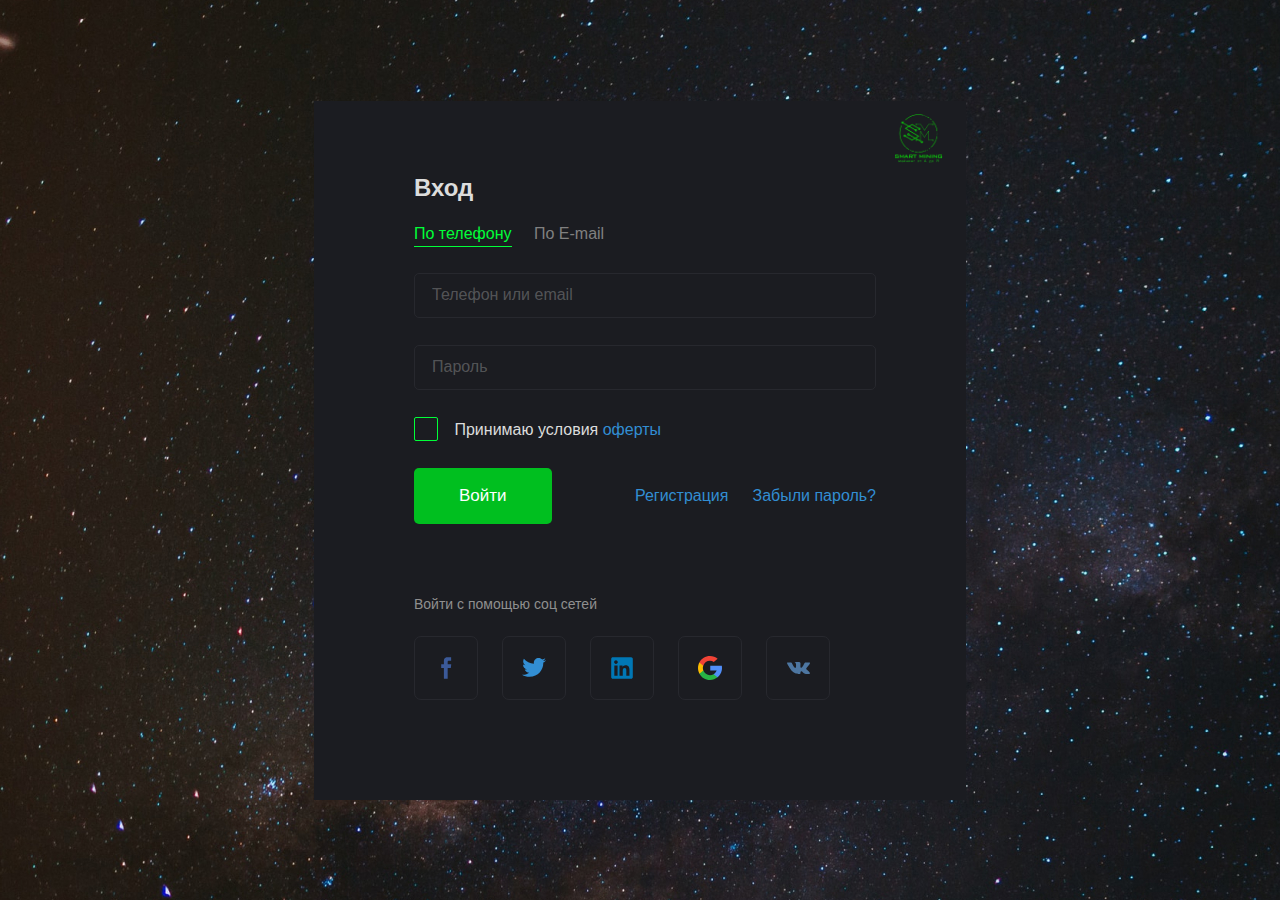
==== commit 4e3add2a: "fixed layout" ====
--- a/index.html
+++ b/index.html
@@ -23,7 +23,9 @@
     <main class="main" style="background-image: url(./images/main-bg.jpg);">
         <div class="container">
             <form class="login-form" action="#">
-                <a class="login-form__logo" href="main.html">Logotype</a>
+                <a class="login-form__logo" href="main.html">
+                    <img src="./images/logo.png" alt="" class="logo-img">
+                </a>
                 <div class="login-form__wrapper">
                     <h1 class="login-form__title">Вход</h1>
                     <div class="login-form__options">
--- a/css/style.css
+++ b/css/style.css
@@ -72,13 +72,21 @@
   flex-direction: column;
 }
 .login-form__logo {
-  font-family: "Roboto", sans-serif;
+  display: flex;
+  align-items: center;
+  /* font-family: "Roboto", sans-serif;
   font-weight: 700;
 
   line-height: 19px;
   color: #fff;
   margin: 0 33px 37px auto;
-  padding-top: 37px;
+  padding-top: 37px; */
+}
+.logo-img{
+  width: 75px;
+}
+.header .logo-img{
+  margin-right: 30px;
 }
 .login-form__wrapper {
   padding: 0 90px 100px 100px;
@@ -220,6 +228,13 @@
 .login-form__social-item:hover .login-form__social-link path {
   fill: #fff;
 }
+.login-form .login-form__logo{
+  margin-left: auto;
+  margin-right: 10px;
+}
+.registration-form .login-form__logo{
+  margin-top: -27px;
+}
 
 /* ============ header ================ */
 
@@ -242,7 +257,7 @@
   right: 0;
 }
 .header .select-box__lang {
-  right: 120px;
+  right: 133px;
 }
 .header .select-box__user .jq-selectbox__select-text {
   color: #fff;
@@ -336,6 +351,7 @@
   border: none;
   padding: 10px 0;
   z-index: 100;
+  top: 29px;
 }
 .header .jq-selectbox__dropdown li {
   color: #fff;
@@ -358,6 +374,54 @@
 }
 .header .language-btn.opened .jq-selectbox__trigger {
   background-image: url(../images/arrow-up--green.svg);
+}
+.users-menu {
+  position: relative;
+  margin-left: auto;
+  font: 16px/32px "Rubik", sans-serif;
+  color: #fff;
+}
+.users-menu__select {
+  display: flex;
+  justify-content: space-between;
+  cursor: pointer;
+}
+.users-menu__select p {
+  overflow: hidden;
+  text-overflow: ellipsis;
+}
+.users-menu__select-user {
+  width: 106px;
+  text-align: right;
+  margin-right: 5px;
+}
+.users-menu__select-arrow {
+  display: flex;
+  align-items: center;
+}
+.users-menu__drop {
+  width: 280px;
+  min-height: 60px;
+  display: flex;
+  flex-direction: column;
+  position: absolute;
+  background-color: #1b1c21;
+  z-index: 10;
+  top: 29px;
+  right: 0;
+  border-radius: 8px;
+  display: none;
+}
+.users-menu__drop-link {
+  padding: 0 23px;
+  overflow: hidden;
+  text-overflow: ellipsis;
+  transition: all 0.3s;
+  margin-bottom: 5px;
+}
+.users-menu__drop-link:hover {
+  background-color: #181818;
+  color: var(--accent-color);
 }
 
 /* ============ main ================ */
@@ -1442,12 +1506,12 @@
   left: 0;
 }
 .team__list-box.modal .team__list-bonus::after {
-    content: "";
-    position: absolute;
-    left: 53px;
-    bottom: 6px;
-    width: 131px;
-    border-bottom: 1px dashed #505050;
+  content: "";
+  position: absolute;
+  left: 53px;
+  bottom: 6px;
+  width: 131px;
+  border-bottom: 1px dashed #505050;
 }
 
 .team-modal {
@@ -1586,7 +1650,6 @@
 .refer-bonus__item-text {
   color: rgba(220, 220, 220, 0.66);
   margin-bottom: 8px;
-  
 }
 
 .refer-bonus__item-num {
@@ -1615,7 +1678,7 @@
   flex-shrink: 0;
   position: relative;
   margin-bottom: 5px;
-  border: 1px solid #2d2d2e; 
+  border: 1px solid #2d2d2e;
 }
 .refer-bonus__list-item.active {
   border: 1px solid #00ff376e;
@@ -1625,25 +1688,23 @@
   background-repeat: no-repeat;
   background-position: 90%;
 }
-.refer-bonus__list-item.active.refer-bonus__list-item--first{
+.refer-bonus__list-item.active.refer-bonus__list-item--first {
   background-color: #1b1c21;
   background-image: none;
 }
-.refer-bonus__list-text{
+.refer-bonus__list-text {
   position: relative;
 }
 
-
 .refer-bonus__list-item p {
-  /* max-width: 152px; */
+  max-width: 152px;
   text-overflow: ellipsis;
-  /* overflow: hidden; */
+  overflow: hidden;
   white-space: nowrap;
   cursor: pointer;
   padding: 14px 20px;
   border-radius: 5px;
   z-index: 200;
-  
 }
 .team__tabs-item {
   display: none;
@@ -1784,7 +1845,7 @@
   background-color: #00ff38;
 }
 
-.refer-bonus__list-info{
+.refer-bonus__list-info {
   /* display: block; */
   display: none;
   padding: 20px 0;
@@ -1795,9 +1856,187 @@
   width: 100%;
   /* width: 272px; */
 }
-.refer-bonus__list-info span{
+.refer-bonus__list-info span {
   display: block;
 }
-.refer-bonus__list-infotelegram{
+.refer-bonus__list-infotelegram {
   margin-bottom: 10px;
 }
+
+/* ==== sun-box ==== */
+/* .sun{
+  margin: 0 auto;
+  height: 100%;
+  width: 100%;
+} */
+.sun-wrapper {
+  top: 58%;
+  left: calc(50% - 90px);
+  transform: translate(-50%, -50%);
+  position: absolute;
+  width: 182px;
+  height: 182px;
+  display: flex;
+  justify-content: center;
+  align-items: center;
+}
+.sun-box__item {
+  position: absolute;
+  left: -150px;
+  height: 14px;
+  width: 100%;
+  background-color: transparent;
+  display: flex;
+}
+.sun-box__wrapper {
+  width: 100%;
+  height: 14px;
+  transform-origin: 100% 8px;
+  transform: rotate(90deg);
+  position: absolute;
+}
+.sun-box__info {
+  position: absolute;
+  left: 18%;
+  top: 10px;
+  height: 100%;
+  width: 160%;
+  background-color: transparent;
+  text-align: center;
+}
+.sun-box__wrapper:nth-child(2) {
+  transform: rotate(75deg);
+}
+.sun-box__wrapper:nth-child(3) {
+  transform: rotate(60deg);
+}
+.sun-box__wrapper:nth-child(4) {
+  transform: rotate(45deg);
+}
+.sun-box__wrapper:nth-child(5) {
+  transform: rotate(30deg);
+}
+.sun-box__wrapper:nth-child(6) {
+  transform: rotate(15deg);
+}
+.sun-box__wrapper:nth-child(7) {
+  transform: rotate(0deg);
+}
+.sun-box__wrapper:nth-child(8) {
+  transform: rotate(-15deg);
+}
+.sun-box__wrapper:nth-child(9) {
+  transform: rotate(-30deg);
+}
+.sun-box__wrapper:nth-child(10) {
+  transform: rotate(-45deg);
+}
+.sun-box__wrapper:nth-child(11) {
+  transform: rotate(-60deg);
+}
+.sun-box__wrapper:nth-child(12) {
+  transform: rotate(-75deg);
+}
+.sun-box__wrapper:nth-child(13) {
+  transform: rotate(-90deg);
+}
+.sun-box__wrapper:nth-child(14) {
+  transform: rotate(-105deg);
+}
+.sun-box__wrapper:nth-child(15) {
+  transform: rotate(-120deg);
+}
+.sun-box__wrapper:nth-child(16) {
+  transform: rotate(-135deg);
+}
+.sun-box__wrapper:nth-child(17) {
+  transform: rotate(-150deg);
+}
+.sun-box__wrapper:nth-child(18) {
+  transform: rotate(-165deg);
+}
+.sun-box__wrapper:nth-child(19) {
+  transform: rotate(-180deg);
+}
+.sun-box__wrapper:nth-child(20) {
+  transform: rotate(-195deg);
+}
+.sun-box__wrapper:nth-child(21) {
+  transform: rotate(-210deg);
+}
+.sun-box__wrapper:nth-child(22) {
+  transform: rotate(-225deg);
+}
+.sun-box__wrapper:nth-child(23) {
+  transform: rotate(-240deg);
+}
+.sun-box__wrapper:nth-child(24) {
+  transform: rotate(-255deg);
+}
+
+.sun-box__item span {
+  display: inline-block;
+  height: 14px;
+  width: 3px;
+  background: rgb(107, 104, 104);
+  border-radius: 20px;
+}
+.sun-box__item span + span {
+  margin-left: 2px;
+}
+
+/* .test-circle {
+  position: relative;
+  margin-top: 50px;
+  margin-left: 100px;
+  height: 500px;
+  width: 500px;
+  border-radius: 50%;
+  border: 1px solid #000;
+} */
+
+/* .item {
+  position: absolute;
+  height: 14px;
+  width: 182px;
+  top: 100px;
+  left: 100px;
+  border-radius: 50%;
+  background: red;
+  line-height: 30px;
+  color: #fff;
+  font-family: sans-serif;
+  text-align: center;
+  transform: translateX(-50%) translateY(-50%);
+  cursor: pointer;
+  transition: all 0.3s ease-in-out;
+  display: flex;
+
+}
+.item span {
+  display: table-cell;
+  display: inline-block;
+  height: 14px;
+  width: 3px;
+  background: rgb(107, 104, 104);
+  border-radius: 20px;
+} */
+/* .item span + span {
+  margin-left: 3px;
+}
+
+.big {
+  background: orange;
+  height: 60px;
+  width: 60px;
+  line-height: 60px;
+}
+
+.start {
+  display: inline-block;
+  background: #cccc;
+  padding: 10px 25px;
+  border: 1px solid #000;
+  font-family: sans-serif;
+  cursor: pointer;
+} */
--- a/css/media.css
+++ b/css/media.css
@@ -4,6 +4,9 @@
   }
 }
 @media (max-width: 1130px) {
+  .header .logo-img{
+    margin-right: 0;
+  }
   .menu {
     order: -1;
     flex-grow: 1;
@@ -11,6 +14,7 @@
   }
   .header__logo {
     flex-grow: 1;
+    margin-left: 110px;
   }
   .menu-burger {
     display: flex;
@@ -163,12 +167,25 @@
     /* overflow: hidden; */
   }
 }
-@media (max-width: 720px) {
+@media (max-width: 740px) {
+  .sun-wrapper {
+    left: 37%;
+  }
   .sun-box__text-num {
-    font-size: 66px;
-    line-height: 77px;
-  }
-}
+    font-size: 50px;
+    line-height: 62px;
+  }
+  .sun-box__item {
+    left: -113px;
+  }
+  .sun-box__info {
+    left: 29%;
+    top: 30px;
+    height: 88%;
+    width: 136%;
+  }
+}
+
 @media (max-width: 676px) {
   .marketing__inner {
     display: block;
@@ -212,6 +229,19 @@
   .refer-bonus__inner {
     grid-template-columns: repeat(2, 1fr);
   }
+  .sun-box__item {
+    width: 82%;
+  }
+  .sun-box__item span {
+    width: 2px;
+  }
+  .sun-box__item {
+    left: -75px;
+  }
+  .sun-wrapper {
+    left: 34%;
+    top: 50%;
+  }
 }
 
 @media (max-width: 638px) {
@@ -240,8 +270,11 @@
   .select-box__user-icon {
     display: inline-block;
     position: absolute;
-    right: 28px;
-    top: 3px;
+    right: 19px;
+    top: -8px;
+  }
+  .users-menu__select-user p {
+    display: none;
   }
 }
 @media (max-width: 617px) {
@@ -387,6 +420,26 @@
   .error__top-img {
     max-width: 130px;
   }
+  .sun-box__item {
+    left: -38px;
+    width: 64%;
+  }
+  .sun-box__item span {
+    width: 1px;
+  }
+  .sun-box__text-num {
+    font-size: 42px;
+    line-height: 50px;
+  }
+  .sun-box__info {
+    left: 38%;
+    top: 38px;
+    width: 123%;
+  }
+  .sun-wrapper {
+    left: 31%;
+    top: 46%;
+  }
 }
 
 @media (max-width: 530px) {
@@ -401,12 +454,11 @@
   .login-form__wrapper {
     padding: 0 20px 50px 20px;
   }
-  .header .login-form__logo {
+  /* .header .login-form__logo {
     padding-top: 15px;
     margin-right: auto;
-    margin-left: -20px;
     margin-bottom: 10px;
-  }
+  } */
   .login-form__social-item {
     width: 50px;
     height: 50px;
@@ -426,7 +478,7 @@
   .registration-form .login-form__logo {
     margin-right: auto;
     margin-left: 0;
-    margin-bottom: 40px;
+    margin-bottom: 20px;
   }
   .main {
     min-height: 100vh;
@@ -495,8 +547,20 @@
   .refer-bonus__inner {
     grid-template-columns: repeat(1, 1fr);
   }
+  .sun-box__item {
+    left: -17px;
+  }
+  .sun-wrapper {
+    left: 29%;
+  }
+  .sun-box__item span {
+    height: 11px;
+  }
 }
 @media (max-width: 420px) {
+  /* .header__logo {
+    margin-left: auto;
+} */
   .login-form__social-item {
     width: 40px;
     height: 40px;
@@ -528,14 +592,33 @@
     width: 100%;
   }
   .team__tabs {
-    /* overflow-x: scroll; */
     white-space: nowrap;
   }
-  /* .team__tabs-btn {
-    border-color: transparent;
-  } */
+  .sun-box__item {
+    left: 35px;
+  }
+  .sun-box__info {
+    top: 49px;
+  }
+  .sun-box__item span + span {
+    margin-left: 1px;
+  }
+  .sun-wrapper {
+    left: 25%;
+    top: 41%;
+  }
+  .sun-box__item span {
+    height: 9px;
+  }
 }
 @media (max-width: 350px) {
+  .header .login-form__logo {
+    justify-content: right;
+    margin-left: 0;
+  }
+  .header .logo-img{
+    margin-right: 0;
+  }
   .login-form__social-item + .login-form__social-item {
     margin-left: 10px;
   }
@@ -554,29 +637,322 @@
   .documents__item-desc {
     padding-left: 0;
   }
-  .team__tabs{
+  .team__tabs {
     font-size: 14px;
   }
-}
-
-@media (max-height: 680px) and (max-width: 400px){
-  /* .personal__img {
-    max-width: 400px;
+  .sun-wrapper {
+    left: 23%;
+  }
+}
+
+@media (max-height: 880px) {
+  /* .sun-wrapper {
+    left: 37%;
   } */
-  .personal__inner {
-    margin-top: 30px;
-  }
-  .personal__info {
-    margin-bottom: 15px;
-  }
-  .personal__levels-list {
-    margin-bottom: 20px;
-  }
-}
-
-@media (max-height: 480px) {
-  .personal__img {
-    max-width: 270px;
-    /* margin-top: -130px; */
-  }
-}
+  .sun-box__item {
+    left: -113px;
+  }
+  .sun-box__text-num {
+    font-size: 56px;
+    line-height: 81px;
+  }
+  .sun-box__info {
+    left: 17%;
+    top: 17px;
+  }
+  .sun-box__wrapper {
+    width: 95%;
+  }
+  @media (max-height: 880px) and (max-width: 740px) {
+    .sun-box__info {
+      left: 27%;
+    }
+    @media (max-height: 880px) and (max-width: 650px) {
+      .sun-wrapper {
+        top: 56%;
+        left: 35%;
+      }
+      .sun-box__item {
+        left: -87px;
+      }
+      .sun-box__info {
+        left: 29%;
+      }
+    }
+  }
+  @media (max-height: 860px) and (max-width: 550px) {
+    .sun-box__wrapper {
+      width: 83%;
+    }
+    .sun-box__item span {
+      height: 11px;
+    }
+    .sun-box__item {
+      left: -70px;
+    }
+  }
+  @media (max-height: 880px) and (max-width: 490px) {
+    .sun-box__item {
+      left: -40px;
+    }
+    .sun-box__text-num {
+      font-size: 38px;
+      line-height: 48px;
+    }
+    .sun-box__info {
+      left: 29%;
+      top: 22%;
+    }
+  }
+  @media (max-height: 880px) and (max-width: 440px) {
+    .sun-box__item span + span {
+      margin-left: 1px;
+    }
+    .sun-box__item {
+      left: -6px;
+    }
+    .sun-wrapper {
+      left: 30%;
+      top: 51%;
+    }
+    .sun-box__text-num {
+      font-size: 34px;
+      line-height: 45px;
+    }
+    .sun-box__text-name {
+      font-size: 19px;
+    }
+  }
+  @media (max-height: 880px) and (max-width: 370px) {
+    .sun-box__item {
+      left: 0px;
+    }
+    .sun-wrapper {
+      left: 28%;
+    }
+  }
+  @media (max-height: 820px) {
+    .sun-box__wrapper {
+      width: 89%;
+    }
+    .sun-box__item span {
+      width: 2px;
+    }
+    .sun-box__item {
+      left: -96px;
+    }
+    .sun-wrapper {
+      top: 62%;
+    }
+  }
+  @media (max-height: 820px) and (max-width: 740px) {
+    .sun-box__text-num {
+      font-size: 47px;
+      line-height: 70px;
+    }
+    .sun-box__info {
+      left: 29%;
+      top: 27px;
+    }
+    .sun-box__item {
+      /* left: -104px; */
+    }
+    .sun-box__wrapper {
+      width: 91%;
+    }
+  }
+  @media (max-height: 820px) and (max-width: 650px) {
+    .sun-box__item {
+      left: -101px;
+    }
+    .sun-wrapper {
+      top: 60%;
+    }
+  }
+  @media (max-height: 820px) and (max-width: 550px) {
+    .sun-box__item {
+      left: -17%;
+    }
+    .sun-box__text-num {
+      font-size: 40px;
+      line-height: 56px;
+    }
+    .sun-box__info {
+      left: 33%;
+      top: 35px;
+    }
+    .sun-wrapper {
+      left: 32%;
+    }
+    .sun-box__item span {
+      width: 1px;
+    }
+  }
+  @media (max-height: 820px) and (max-width: 440px) {
+    .sun-box__item {
+      left: 3%;
+    }
+    .sun-wrapper {
+      top: 52%;
+      left: 29%;
+    }
+    .sun-box__item span {
+    height: 8px;
+}
+  }
+  @media (max-height: 820px) and (max-width: 370px) {
+    .sun-box__item {
+      left: 12%;
+    }
+    .sun-box__text-num {
+      font-size: 33px;
+      line-height: 46px;
+    }
+    .sun-box__info {
+      left: 33%;
+      top: 45px;
+    }
+    .sun-wrapper {
+      left: 23%;
+    }
+  }
+  @media (max-height: 740px) {
+    .sun-box__item {
+      left: -83px;
+    }
+    .sun-box__text-num {
+      font-size: 43px;
+      line-height: 65px;
+    }
+    .sun-box__info {
+      left: 15%;
+      top: 32px;
+    }
+  }
+  @media (max-height: 740px) and (max-width: 740px) {
+    .sun-box__info {
+      left: 27%;
+    }
+  }
+  @media (max-height: 740px) and (max-width: 550px) {
+    .sun-box__item span {
+      width: 1px;
+    }
+    .sun-box__item {
+      left: -37px;
+    }
+    .sun-box__info {
+      left: 33%;
+    }
+    .sun-box__text-num {
+      font-size: 36px;
+      line-height: 52px;
+    }
+  }
+  @media (max-height: 740px) and (max-width: 440px) {
+    .sun-box__item {
+      left: 8px;
+    }
+    .sun-box__info {
+      top: 43px;
+    }
+  }
+  @media (max-height: 740px) and (max-width: 370px) {
+    .sun-wrapper {
+    left: 26%;
+}
+  }
+
+  @media (max-height: 720px) {
+    .sun-box__wrapper {
+      width: 73%;
+    }
+    .sun-box__item span {
+      width: 1px;
+      height: 9px;
+    }
+    .sun-box__item {
+      left: -67px;
+    }
+    .sun-box__info {
+      left: 5%;
+      top: 36px;
+    }
+    .sun-box__text-num {
+      font-size: 38px;
+      line-height: 56px;
+    }
+    /* .sun-wrapper {
+      left: 45%;
+    } */
+
+  }
+  @media (max-height: 720px) and (max-width: 740px) {
+    .sun-box__info {
+      left: 17%;
+    }
+    .sun-wrapper {
+      left: 39%;
+    }
+  }
+  @media (max-height: 720px) and (max-width: 550px) {
+    .sun-box__item span + span {
+      margin-left: 1px;
+    }
+    .sun-box__item {
+      left: -28px;
+    }
+    .sun-box__text-num {
+      font-size: 34px;
+      line-height: 47px;
+    }
+    .sun-box__info {
+      left: 24%;
+      top: 42px;
+    }
+  }
+  @media (max-height: 720px) and (max-width: 440px) {
+    .sun-wrapper {
+      left: 33%;
+    }
+  }
+
+  @media (max-height: 720px) and (max-width: 370px) {
+    .sun-wrapper {
+      left: 31%;
+    }
+    .sun-box__item {
+      left: -13px;
+    }
+  }
+@media (max-height: 680px) and (max-width: 440px){
+  .sun-wrapper{
+    top: 59%;
+  }
+}
+ 
+
+  @media (max-height: 630px) and (max-width: 650px) {
+    .sun-wrapper {
+      top: 64%;
+    }
+  }
+
+  @media (max-height: 680px) and (max-width: 400px) {
+    .personal__inner {
+      margin-top: 30px;
+    }
+    .personal__info {
+      margin-bottom: 15px;
+    }
+    .personal__levels-list {
+      margin-bottom: 20px;
+    }
+  }
+
+  @media (max-height: 480px) {
+    .personal__img {
+      max-width: 270px;
+    }
+  }
+}
